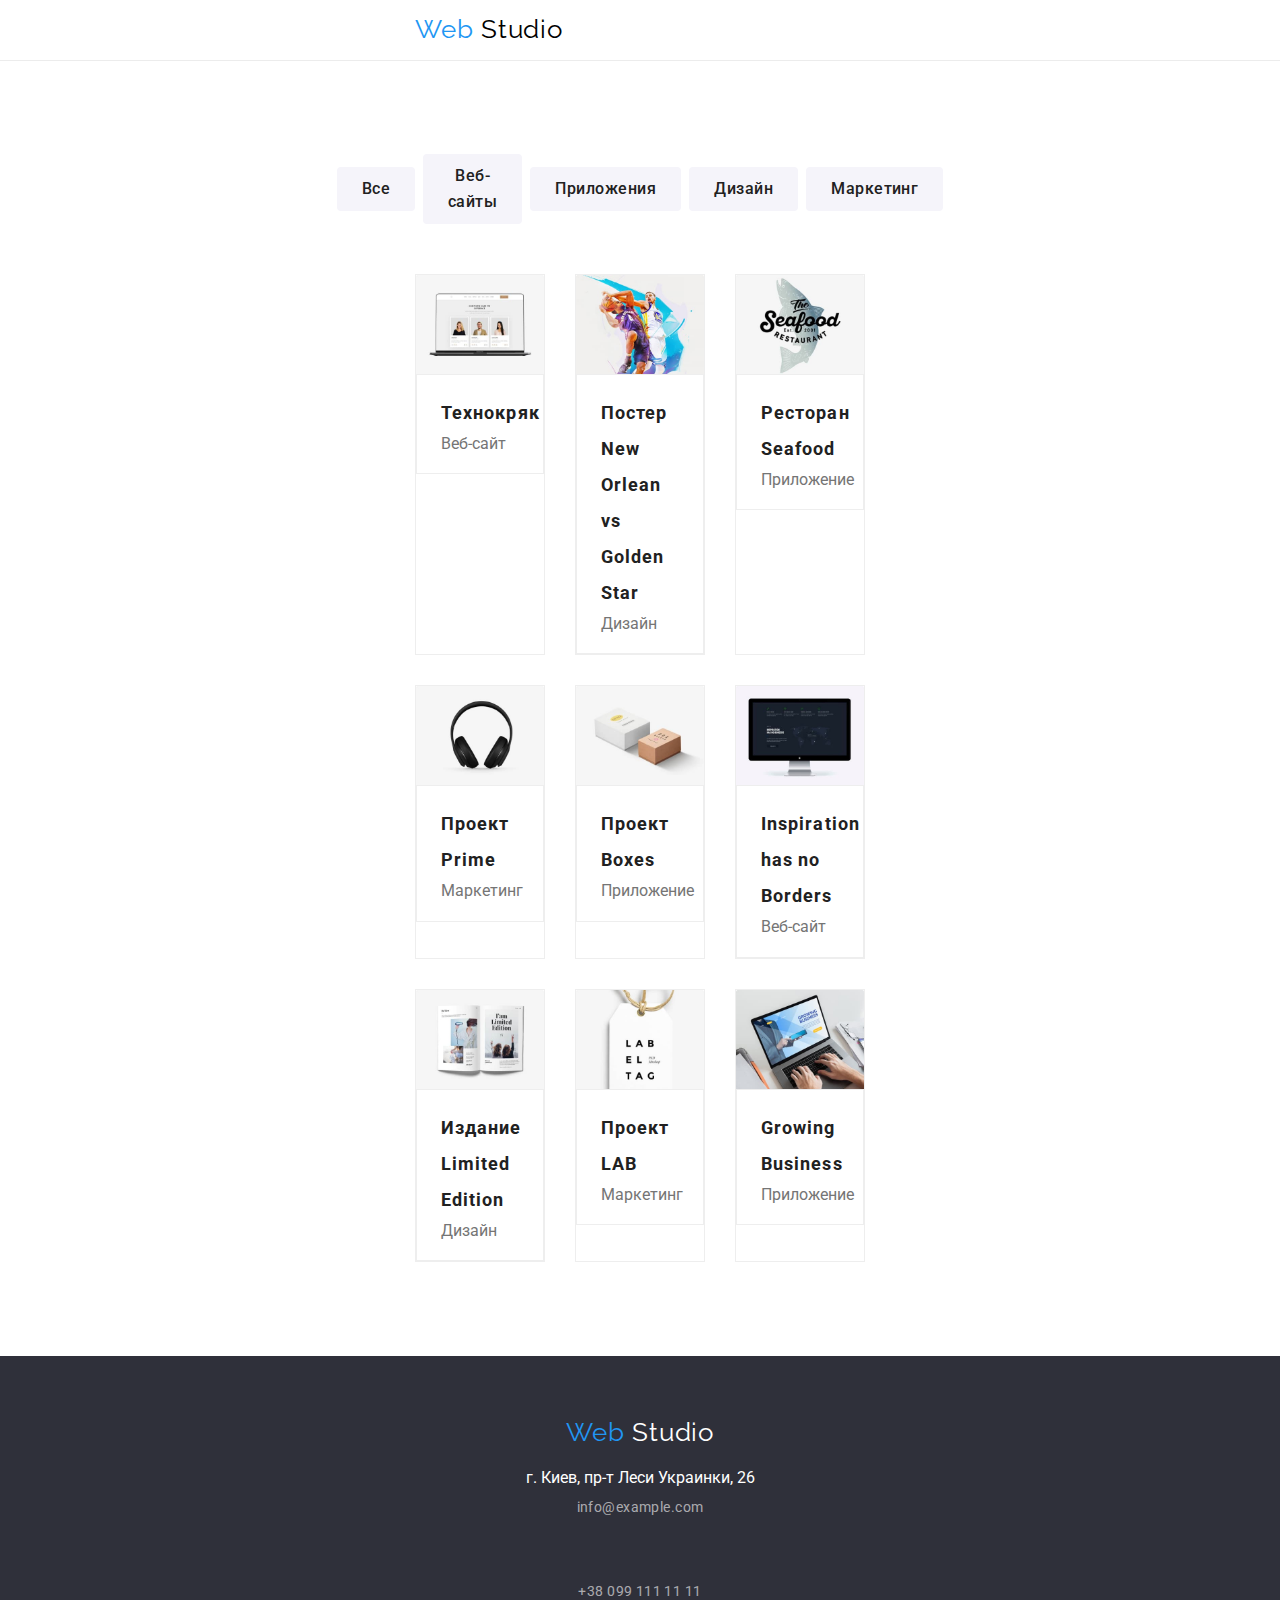
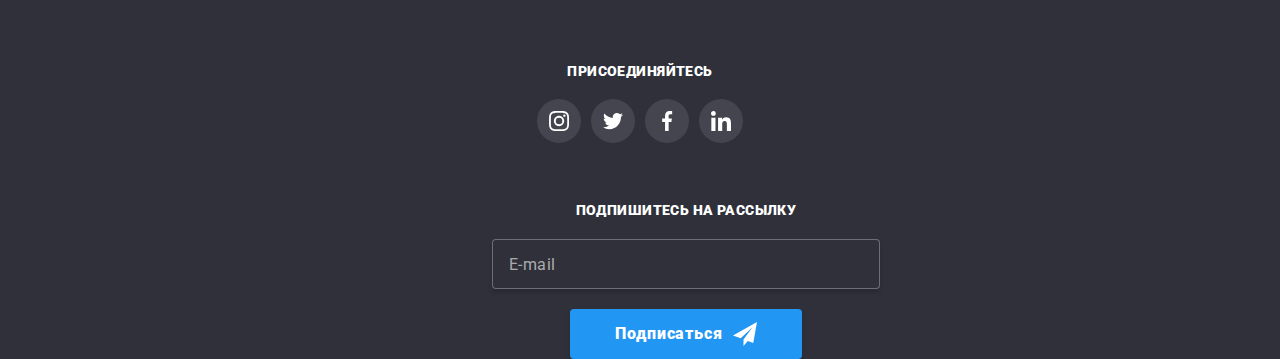
==== portfolio.html @ 1f7fe3ad "Добавляет медиа запромы для  mobile" ====
<!DOCTYPE html>
<html lang="ru">
  <head>
    <meta charset="UTF-8" />
    <meta name="viewport" content="width=device-width, initial-scale=1.0" />
    <title>Document</title>
    <link
      href="https://fonts.googleapis.com/css2?family=Raleway:wght@700&family=Roboto:wght@400;500;700;900&display=swap"
      rel="stylesheet"
    />
    <link
      rel="stylesheet"
      href="https://cdnjs.cloudflare.com/ajax/libs/modern-normalize/0.6.0/modern-normalize.min.css"
    />
    <link rel="stylesheet" href="./css/main.min.css" />
  </head>

  <body>
    <!-- Шапка сайта -->
    <header class="header-portfolio">
      <div class="container">
        <nav class="main-nav">
          <a href="./index.html" class="logo">
            <p class="logo-nav">Web <span class="logo-text">Studio</span></p>
          </a>

          <ul class="site-nav list">
            <li class="items">
              <a href="./index.html" class="link">Студия</a>
            </li>
            <li class="items">
              <a href="./portfolio.html" class="link current border-two"
                >Портфолио</a
              >
            </li>
            <li class="items"><a href="" class="link">Контакты</a></li>
          </ul>

          <div class="contact">
            <a href="mailto:info@devstudio.com" class="link">
              <svg class="contact-mail" width="16px" height="11.2px">
                <use href="./image/sprite.svg#icon-envelope"></use>
              </svg>
              info@devstudio.com
            </a>
            <a href="tel:+380961111111" class="link">
              <svg class="contact-phone" width="10px" height="14.94px">
                <use href="./image/sprite.svg#icon-phone"></use>
              </svg>
              +38 096 111 11 11</a
            >
          </div>
        </nav>
      </div>
    </header>

    <main>
      <section class="menu">
        <div class="container">
          <h1 class="portfolio visually-hidden">Портфолио</h1>
          <ul class="portfolio-btn">
            <li class="menu-btn">
              <button type="button" class="button-portfolio">Все</button>
            </li>
            <li class="menu-btn">
              <button type="button" class="button-portfolio">Веб-сайты</button>
            </li>
            <li class="menu-btn">
              <button type="button" class="button-portfolio">Приложения</button>
            </li>
            <li class="menu-btn">
              <button type="button" class="button-portfolio">Дизайн</button>
            </li>
            <li class="menu-btn">
              <button type="button" class="button-portfolio">Маркетинг</button>
            </li>
          </ul>
        </div>
      </section>

      <section class="portfolio-page">
        <div class="container">
          <ul class="gallery">
            <li class="add">
              <a class="img-link" href="">
                <div class="img-portfolio">
                  <img src="./image/portfolio1.jpg" alt="Люди" width="370" />
                  <div class="img-overlay">
                    <p class="title-texts">
                      Технокряк это современная площадка распространения
                      коронавируса. Компании используют эту платформу для
                      цифрового шпионажа и атак на защищённые сервера
                      конкурентов.
                    </p>
                  </div>
                </div>

                <div class="add-text">
                  <h2 class="title">Технокряк</h2>
                  <p class="title-text">Веб-сайт</p>
                </div>
              </a>
            </li>

            <li class="add">
              <a class="img-link" href="">
                <div class="img-portfolio">
                  <img
                    src="./image/portfolio2.jpg"
                    alt="Баскетбол"
                    width="370"
                  />
                  <div class="img-overlay">
                    <p class="title-texts">
                      Технокряк это современная площадка распространения
                      коронавируса. Компании используют эту платформу для
                      цифрового шпионажа и атак на защищённые сервера
                      конкурентов.
                    </p>
                  </div>
                </div>

                <div class="add-text">
                  <h2 class="title">Постер New Orlean vs Golden Star</h2>
                  <p class="title-text">Дизайн</p>
                </div>
              </a>
            </li>
            <li class="add">
              <a class="img-link" href="">
                <div class="img-portfolio">
                  <img src="./image/portfolio3.jpg" alt="Рыба" width="370" />
                  <div class="img-overlay">
                    <p class="title-texts">
                      Технокряк это современная площадка распространения
                      коронавируса. Компании используют эту платформу для
                      цифрового шпионажа и атак на защищённые сервера
                      конкурентов.
                    </p>
                  </div>
                </div>

                <div class="add-text">
                  <h2 class="title">Ресторан Seafood</h2>
                  <p class="title-text">Приложение</p>
                </div>
              </a>
            </li>
            <li class="add">
              <a class="img-link" href="">
                <div class="img-portfolio">
                  <img src="./image/prime.jpg" alt="Наушники" width="370" />
                  <div class="img-overlay">
                    <p class="title-texts">
                      Технокряк это современная площадка распространения
                      коронавируса. Компании используют эту платформу для
                      цифрового шпионажа и атак на защищённые сервера
                      конкурентов.
                    </p>
                  </div>
                </div>

                <div class="add-text">
                  <h2 class="title">Проект Prime</h2>
                  <p class="title-text">Маркетинг</p>
                </div>
              </a>
            </li>
            <li class="add">
              <a class="img-link" href="">
                <div class="img-portfolio">
                  <img src="./image/boxes.jpg" alt="Коробки" width="370" />
                  <div class="img-overlay">
                    <p class="title-texts">
                      Технокряк это современная площадка распространения
                      коронавируса. Компании используют эту платформу для
                      цифрового шпионажа и атак на защищённые сервера
                      конкурентов.
                    </p>
                  </div>
                </div>

                <div class="add-text">
                  <h2 class="title">Проект Boxes</h2>
                  <p class="title-text">Приложение</p>
                </div>
              </a>
            </li>
            <li class="add">
              <a class="img-link" href="">
                <div class="img-portfolio">
                  <img src="./image/Borders.jpg" alt="Монитор" width="370" />
                  <div class="img-overlay">
                    <p class="title-texts">
                      Технокряк это современная площадка распространения
                      коронавируса. Компании используют эту платформу для
                      цифрового шпионажа и атак на защищённые сервера
                      конкурентов.
                    </p>
                  </div>
                </div>

                <div class="add-text">
                  <h2 class="title">Inspiration has no Borders</h2>
                  <p class="title-text">Веб-сайт</p>
                </div>
              </a>
            </li>
            <li class="add">
              <a class="img-link" href="">
                <div class="img-portfolio">
                  <img src="./image/portfolio4.jpg" alt="Журнал" width="370" />
                  <div class="img-overlay">
                    <p class="title-texts">
                      Технокряк это современная площадка распространения
                      коронавируса. Компании используют эту платформу для
                      цифрового шпионажа и атак на защищённые сервера
                      конкурентов.
                    </p>
                  </div>
                </div>

                <div class="add-text">
                  <h2 class="title">Издание Limited Edition</h2>
                  <p class="title-text">Дизайн</p>
                </div>
              </a>
            </li>
            <li class="add">
              <a class="img-link" href="">
                <div class="img-portfolio">
                  <img src="./image/lab.jpg" alt="Карточка" width="370" />
                  <div class="img-overlay">
                    <p class="title-texts">
                      Технокряк это современная площадка распространения
                      коронавируса. Компании используют эту платформу для
                      цифрового шпионажа и атак на защищённые сервера
                      конкурентов.
                    </p>
                  </div>
                </div>

                <div class="add-text">
                  <h2 class="title">Проект LAB</h2>
                  <p class="title-text">Маркетинг</p>
                </div>
              </a>
            </li>
            <li class="add">
              <a class="img-link" href="">
                <div class="img-portfolio">
                  <img src="./image/business.jpg" alt="Ноутбук" width="370" />
                  <div class="img-overlay">
                    <p class="title-texts">
                      Технокряк это современная площадка распространения
                      коронавируса. Компании используют эту платформу для
                      цифрового шпионажа и атак на защищённые сервера
                      конкурентов.
                    </p>
                  </div>
                </div>

                <div class="add-text">
                  <h2 class="title">Growing Business</h2>
                  <p class="title-text">Приложение</p>
                </div>
              </a>
            </li>
          </ul>
        </div>
      </section>
    </main>

    <!-- Футер -->
    <footer class="footer">
      <div class="container page-footer">
        <div class="footer-address">
          <a href="./index.html" class="logo">
            <p class="logo-nav two">
              Web <span class="logo-text-footer">Studio</span>
            </p>
          </a>
          <address class="address-primary">
            г. Киев, пр-т Леси Украинки, 26
          </address>
          <address class="address-secondary mail">
            info@example.com 
          </address>
          <address class="address-secondary">
            +38 099 111 11 11
          </address>
        </div>

        <div class="footer-link">
          <p class="footer-end">
            <b class="end">ПРИСОЕДИНЯЙТЕСЬ</b>
          </p>
          <ul class="inline">
            <li>
              <a class="inline-link" href="" aria-label="cсылка на Instagram">
                <svg class="inline-icon">
                  <use href="./image/sprite.svg#icon-instagram"></use>
                </svg>
              </a>
            </li>
            <li>
              <a class="inline-link" href="" aria-label="ссылка на Twitter">
                <svg class="inline-icon">
                  <use href="./image/sprite.svg#icon-twitter"></use>
                </svg>
              </a>
            </li>
            <li>
              <a class="inline-link" href="" aria-label="ссылка на Facebook">
                <svg class="inline-icon">
                  <use href="./image/sprite.svg#icon-facebook"></use>
                </svg>
              </a>
            </li>
            <li>
              <a class="inline-link" href="" aria-label="ссылка на LinkedIn">
                <svg class="inline-icon">
                  <use href="./image/sprite.svg#icon-linkedin"></use>
                </svg>
              </a>
            </li>
          </ul>
        </div>

        <form class="form-footer js-speaker-form">
          <div class="footer-text">
            <b class="end footer-end">ПОДПИШИТЕСЬ НА РАССЫЛКУ </b>
          </div>
          <div class="form-email">
            <input type="email" name="mail" id="mail" placeholder="E-mail" />
            <button type="submit" class="button two">Подписаться</button>
          </div>
        </form>
      </div>

      </div>
    </footer>
  </body>
</html>
---- css/main.min.css ----
.visually-hidden{position:absolute;width:1px;height:1px;margin:-1px;border:0;padding:0;clip:rect(0 0 0 0);overflow:hidden}html{-webkit-box-sizing:border-box;box-sizing:border-box}*,*::before,*::after{-webkit-box-sizing:inherit;box-sizing:inherit}body{background-color:#fff;color:#757575;text-decoration:none;font-family:Roboto,sans-serif}img{display:block;max-width:100%;height:auto}ul{padding:0;margin:0}li{list-style:none;margin:0;padding:0}.container{margin-left:auto;margin-right:auto;padding-left:15px;padding-right:15px}@media screen and (min-width: 480px){.container{width:480px}}.list{list-style:none;margin:0;padding:0}.logo{color:#2196f3;font-family:Raleway;font-size:26px;line-height:1.2px;letter-spacing:0.03em}.logo-nav{display:inline-block;padding-top:24px;padding-bottom:24px;margin:0;margin-right:85px}.logo-text{color:#000}@media screen and (min-width: 480px){.logo-nav{padding:16px 0;margin:0}.main-nav{height:60px}}.link{text-decoration:none;font-weight:500;font-size:14px;line-height:1.14;letter-spacing:0.02em}.site-nav{display:-webkit-box;display:-ms-flexbox;display:flex;margin-left:80px;margin-top:0}.site-nav .items:not(:last-child){margin-right:50px}.site-nav .link{display:block;padding-top:32px;padding-bottom:32px;color:#212121}.site-nav .link:hover,.site-nav .site-nav .link:focus{color:#2196f3;-webkit-transition:250ms cubic-bezier(0.4, 0, 0.2, 1);transition:250ms cubic-bezier(0.4, 0, 0.2, 1)}.site-nav .link.current{color:#2196f3}.main-nav{display:-webkit-box;display:-ms-flexbox;display:flex;-webkit-box-align:center;-ms-flex-align:center;align-items:center}.border{position:relative;cursor:pointer}.border::after{position:absolute;content:"";display:block;-webkit-box-align:center;-ms-flex-align:center;align-items:center;margin-right:0;width:47px;bottom:0;border-bottom:4px solid #2196f3;border-radius:2px}.border-two{position:relative;cursor:pointer}.border-two::after{position:absolute;content:"";display:block;width:77px;bottom:0;border-bottom:4px solid #2196f3;border-radius:2px}ul .site-nav,.contact{font-weight:500;font-size:14px;line-height:1.14;letter-spacing:0.02em}@media screen and (min-width: 480px){.site-nav{display:none}}.contact .link,.social .link{color:#757575}.contact{margin-left:auto;display:-webkit-inline-box;display:-ms-inline-flexbox;display:inline-flex}.contact .link+.link{margin-left:30px}.contact .link{display:-webkit-inline-box;display:-ms-inline-flexbox;display:inline-flex;-webkit-box-align:center;-ms-flex-align:center;align-items:center;padding-top:32px;padding-bottom:32px}.contact .link:hover,.contact .link:focus{color:#2196f3;-webkit-transition:250ms cubic-bezier(0.4, 0, 0.2, 1);transition:250ms cubic-bezier(0.4, 0, 0.2, 1)}.contact-mail,.contact-phone{margin-right:10px;fill:currentcolor}.contact-mail:hover,.contact-phone:hover{fill:#2196f3;-webkit-transition:250ms cubic-bezier(0.4, 0, 0.2, 1);transition:250ms cubic-bezier(0.4, 0, 0.2, 1)}@media screen and (min-width: 480px){.contact{display:none}}.hero{text-align:center}.hero-title{font-weight:900;letter-spacing:0.06em;text-transform:uppercase;color:#fff}@media screen and (min-width: 480px){.hero{padding:118px 0;width:480px;height:400px;margin-left:auto;margin-right:auto;background-image:-webkit-gradient(linear, left top, left bottom, from(rgba(47,48,58,0.8)), to(rgba(47,48,58,0.8))),url(../image/hero480.jpg);background-image:linear-gradient(rgba(47,48,58,0.8), rgba(47,48,58,0.8)),url(../image/hero480.jpg);background-size:480px 400px}}@media screen and (min-width: 480px) and (min-device-pixel-ratio: 2), screen and (min-width: 480px) and (-webkit-min-device-pixel-ratio: 2), screen and (min-width: 480px) and (min-resolution: 192dpi), screen and (min-width: 480px) and (min-resolution: 2dppx){.hero{background-image:-webkit-gradient(linear, left top, left bottom, from(rgba(47,48,58,0.8)), to(rgba(47,48,58,0.8))),url(../image/hero480@2x.jpg);background-image:linear-gradient(rgba(47,48,58,0.8), rgba(47,48,58,0.8)),url(../image/hero480@2x.jpg)}}@media screen and (min-width: 480px){.hero-title{margin-top:0;margin-bottom:30px;font-size:26px;line-height:1.62}.backdrop{position:fixed;top:0;left:0;width:100%;height:100%;background-color:rgba(0,0,0,0.2);opacity:1;-webkit-transition:opacity 250ms cubic-bezier(0.4, 0, 0.2, 1);transition:opacity 250ms cubic-bezier(0.4, 0, 0.2, 1)}.backdrop.is-hidden{opacity:0;pointer-events:none}.backdrop.is-hidden .modal{-webkit-transform:translate(-50%, -50%) scale(0.85);transform:translate(-50%, -50%) scale(0.85)}}.button{display:inline-block;border-radius:4px;padding:10px 32px;min-width:200px;height:50px;text-align:center;border-style:none;-webkit-box-shadow:0px 4px 4px rgba(0,0,0,0.15);box-shadow:0px 4px 4px rgba(0,0,0,0.15);background-color:#2196f3;color:#fff;font-family:inherit;text-decoration:none;font-weight:700;font-size:16px;line-height:1.87;letter-spacing:0.06em;cursor:pointer}.button.two{display:-webkit-inline-box;display:-ms-inline-flexbox;display:inline-flex;-webkit-box-align:center;-ms-flex-align:center;align-items:center;font-weight:900;padding:10px 45px;margin-left:12px;border-style:none}.button.two::after{content:"";width:24px;height:24px;margin-left:10px;background-image:url(../image/iconsend.svg)}@media screen and (min-width: 480px){.section{padding:60px 0}.section-fon{padding:60px 0}.section-title,.section-subtitle,.section-people{color:#212121}.section-title.two{margin-top:0;margin-bottom:30px}.section-text.last{margin:0}.section-subtitle,.section-lead .end{font-weight:700;font-size:14px;line-height:1.14;letter-spacing:0.03em;text-transform:uppercase}}.promo{margin:0}.center-fon{display:-webkit-box;display:-ms-flexbox;display:flex;-webkit-box-align:center;-ms-flex-align:center;align-items:center;-webkit-box-pack:center;-ms-flex-pack:center;justify-content:center;align-items:center;justify-content:center;margin:0;margin-bottom:30px;background-color:#f5f4fa;border-radius:4px}@media screen and (min-width: 480px){.center-fon{max-width:450px;height:120px}.section-subtitle{margin-top:0;margin-bottom:10px;text-align:center}.section-text{margin-top:0;margin-bottom:30px;font-weight:400;font-size:14px;line-height:1.71;letter-spacing:0.03em}.section-text.last{margin-bottom:0}}@media screen and (min-width: 480px){.section-title.work,.section.work,.work{display:none}}@media screen and (min-width: 480px){.team{margin:0}.member{width:450px;height:482px;margin-bottom:30px;background-color:#fff;-webkit-box-shadow:0px 2px 1px rgba(0,0,0,0.2),0px 1px 1px rgba(0,0,0,0.14),0px 1px 3px rgba(0,0,0,0.12);box-shadow:0px 2px 1px rgba(0,0,0,0.2),0px 1px 1px rgba(0,0,0,0.14),0px 1px 3px rgba(0,0,0,0.12);border-bottom-left-radius:4px;border-bottom-right-radius:4px}.member-text{text-align:center}.member:last-child{margin-bottom:0}.section-people{margin-top:0;margin-bottom:10px;text-align:center;font-weight:500;font-size:16px;line-height:1.18;letter-spacing:0.03em}.section-fon p{margin-top:0;margin-bottom:16px}.section-fon{background-color:#f5f4fa}.img{margin-top:0px;margin-bottom:30px}.member-text{text-align:center;margin-bottom:16px}.soсial{display:-webkit-box;display:-ms-flexbox;display:flex;-webkit-box-align:center;-ms-flex-align:center;align-items:center;-webkit-box-pack:center;-ms-flex-pack:center;justify-content:center;padding:0}.social-link{display:-webkit-inline-box;display:-ms-inline-flexbox;display:inline-flex;-webkit-box-align:center;-ms-flex-align:center;align-items:center;-webkit-box-pack:center;-ms-flex-pack:center;justify-content:center;width:44px;height:44px;border-radius:50%;fill:#afb1b8}.social-icon{width:20px;height:20px}.social-link:hover,.social-link:focus{background-color:#2196f3;fill:#fff;-webkit-transition:250ms cubic-bezier(0.4, 0, 0.2, 1);transition:250ms cubic-bezier(0.4, 0, 0.2, 1)}}.section-title.three{margin-top:0;margin-bottom:50px;text-align:center}@media screen and (min-width: 480px){.section-title.three{margin-bottom:30px}}.logos{display:-webkit-box;display:-ms-flexbox;display:flex;-ms-flex-wrap:wrap;flex-wrap:wrap}@media screen and (max-width: 767px){.logos{margin:-15px}}.pic{display:-webkit-box;display:-ms-flexbox;display:flex;-webkit-box-align:center;-ms-flex-align:center;align-items:center;-webkit-box-pack:center;-ms-flex-pack:center;justify-content:center;height:90px;border-radius:4px;border:1px solid #afb1b8;fill:#afb1b8}@media screen and (max-width: 767px){.pic{width:calc((100% - 4 * 15px) / 2);margin:15px}}.pic:hover{fill:#2196f3;border:1px solid #2196f3;-webkit-transition:250ms cubic-bezier(0.4, 0, 0.2, 1);transition:250ms cubic-bezier(0.4, 0, 0.2, 1)}.modal{position:absolute;top:50%;left:50%;-webkit-transform:translate(-50%, -50%) scale(1);transform:translate(-50%, -50%) scale(1);-webkit-transition:-webkit-transform 250ms cubic-bezier(0.4, 0, 0.2, 1);transition:-webkit-transform 250ms cubic-bezier(0.4, 0, 0.2, 1);transition:transform 250ms cubic-bezier(0.4, 0, 0.2, 1);transition:transform 250ms cubic-bezier(0.4, 0, 0.2, 1), -webkit-transform 250ms cubic-bezier(0.4, 0, 0.2, 1);margin-top:21px;min-width:528px;min-height:581px;background-color:#fff;-webkit-box-shadow:0px 2px 1px rgba(0,0,0,0.2),0px 1px 1px rgba(0,0,0,0.14),0px 1px 3px rgba(0,0,0,0.12);box-shadow:0px 2px 1px rgba(0,0,0,0.2),0px 1px 1px rgba(0,0,0,0.14),0px 1px 3px rgba(0,0,0,0.12);border-radius:4px}.btn-modal{position:absolute;content:"";top:0;right:0;-webkit-transform:translate(-30%, 30%);transform:translate(-30%, 30%);width:30px;height:30px;padding:0;border-radius:50%;background:#fff;-webkit-box-shadow:0px 2px 1px rgba(0,0,0,0.2),0px 1px 1px rgba(0,0,0,0.14),0px 1px 3px rgba(0,0,0,0.12);box-shadow:0px 2px 1px rgba(0,0,0,0.2),0px 1px 1px rgba(0,0,0,0.14),0px 1px 3px rgba(0,0,0,0.12);border-style:none;cursor:pointer}.icon-close{width:11px;height:11px;fill:#000000}.form{padding:40px}.form-title{margin-top:0;margin-bottom:30px;font-weight:700;font-size:20px;line-height:1.15;text-align:center;letter-spacing:0.03em;color:#212121}.form-field{position:relative;display:-webkit-box;display:-ms-flexbox;display:flex;margin-bottom:28px}.form-label{position:absolute;top:50%;-webkit-transform:translateY(-50%);transform:translateY(-50%);-webkit-transition:-webkit-transform 250ms cubic-bezier(0.4, 0, 0.2, 1);transition:-webkit-transform 250ms cubic-bezier(0.4, 0, 0.2, 1);transition:transform 250ms cubic-bezier(0.4, 0, 0.2, 1);transition:transform 250ms cubic-bezier(0.4, 0, 0.2, 1), -webkit-transform 250ms cubic-bezier(0.4, 0, 0.2, 1);padding-left:42px}.form-label.comment{top:15%;left:-5%}.form-field:focus-within>.form-label{-webkit-transform:translate(-30px, -40px);transform:translate(-30px, -40px);color:#2196f3}.form-field:focus-within>.form-label.comment{-webkit-transform:translate(-8px, -40px);transform:translate(-8px, -40px);color:#2196f3}.form-icon{position:absolute;margin-left:18px;top:50%;-webkit-transform:translateY(-50%);transform:translateY(-50%)}.form-field:focus-within>.form-icon{fill:#2196f3}.form-input{display:inline-block;width:100%;height:40px;padding-left:42px;font:inherit;border:1px solid rgba(33,33,33,0.2);border-radius:4px}.form-field:focus>.form-input{border:1px solid #2196f3}.form-input:not(:placeholder-shown)+.form-label{-webkit-transform:translate(-30px, -40px);transform:translate(-30px, -40px)}.form-textarea{width:100%;height:120px;border:1px solid rgba(33,33,33,0.2);border-radius:4px;resize:none;padding-top:12px}.policy{display:-webkit-box;display:-ms-flexbox;display:flex;-webkit-box-align:center;-ms-flex-align:center;align-items:center;-webkit-box-pack:center;-ms-flex-pack:center;justify-content:center;margin-bottom:30px;width:100%}.check-text{color:#2196f3}.icon-check{display:-webkit-inline-box;display:-ms-inline-flexbox;display:inline-flex;-webkit-box-align:center;-ms-flex-align:center;align-items:center;-webkit-box-pack:center;-ms-flex-pack:center;justify-content:center;margin-right:8px;width:15px;height:15px;border:2px solid #212121;border-radius:4px;-webkit-box-shadow:0px 2px 1px rgba(0,0,0,0.2),0px 1px 1px rgba(0,0,0,0.14),0px 1px 3px rgba(0,0,0,0.12);box-shadow:0px 2px 1px rgba(0,0,0,0.2),0px 1px 1px rgba(0,0,0,0.14),0px 1px 3px rgba(0,0,0,0.12)}.form-checkbox:checked:focus+.icon-check{background-color:#2196f3;border-color:#2196f3;-webkit-box-shadow:none;box-shadow:none;border-radius:2px;background-image:url(../image/icon-check.svg);background-size:contain;background-origin:border-box}.form-button{text-align:center}.menu{padding-top:93px;padding-bottom:50px}.portfolio-btn{display:-webkit-box;display:-ms-flexbox;display:flex;-webkit-box-align:center;-ms-flex-align:center;align-items:center;-webkit-box-pack:center;-ms-flex-pack:center;justify-content:center}.portfolio-btn .menu-btn:not(:last-child){margin-right:8px}.button-portfolio{border-radius:4px;border:solid transparent;padding:6px 22px;color:#212121;background:#f5f4fa;font-weight:500;font-size:16px;line-height:1.62;text-align:center;letter-spacing:0.03em}.button-portfolio:hover,.button-portfolio:focus{color:#fff;background-color:#2196f3;-webkit-transition:250ms cubic-bezier(0.4, 0, 0.2, 1);transition:250ms cubic-bezier(0.4, 0, 0.2, 1)}.header-portfolio{border-bottom:1px solid #ececec}.portfolio-page{padding-bottom:94px}.gallery{display:-webkit-box;display:-ms-flexbox;display:flex;-ms-flex-wrap:wrap;flex-wrap:wrap}.img-link{display:block;text-decoration:none}.add{display:block;margin-right:30px;margin-bottom:30px;width:calc((100% - 60px) / 3);border:1px solid #eeeeee}.add:hover .img-overlay,.add:focus .img-overlay{opacity:1;-webkit-transform:translateY(0);transform:translateY(0)}.add:hover .title-texts,.add:focus .title-texts{opacity:1}.add:hover,.add:focus{-webkit-box-shadow:1px 4px 6px rgba(0,0,0,0.16),0px 4px 4px rgba(0,0,0,0.06),0px 1px 1px rgba(0,0,0,0.12);box-shadow:1px 4px 6px rgba(0,0,0,0.16),0px 4px 4px rgba(0,0,0,0.06),0px 1px 1px rgba(0,0,0,0.12)}.add:nth-child(3n){margin-right:0}.add:nth-last-child(-n+3){margin-bottom:0}.add-text{border:1px solid #eeeeee;padding:20px 24px}.add .title{margin-top:0;margin-bottom:4px;color:#212121;font-weight:700;font-size:18px;line-height:2;letter-spacing:0.06em}.img-portfolio{position:relative;overflow:hidden}.img-overlay{display:inline-block;position:absolute;left:0;bottom:0;width:100%;height:100%;background-color:rgba(33,150,243,0.9);-webkit-transform:translateY(100%);transform:translateY(100%);opacity:0;-webkit-transition:opacity 250ms cubic-bezier(0.4, 0, 0.2, 1),-webkit-transform 250ms cubic-bezier(0.4, 0, 0.2, 1);transition:opacity 250ms cubic-bezier(0.4, 0, 0.2, 1),-webkit-transform 250ms cubic-bezier(0.4, 0, 0.2, 1);transition:transform 250ms cubic-bezier(0.4, 0, 0.2, 1),opacity 250ms cubic-bezier(0.4, 0, 0.2, 1);transition:transform 250ms cubic-bezier(0.4, 0, 0.2, 1),opacity 250ms cubic-bezier(0.4, 0, 0.2, 1),-webkit-transform 250ms cubic-bezier(0.4, 0, 0.2, 1)}.title-text{margin:0;color:#757575}.title-texts{display:block;position:absolute;margin:0;width:370px;padding-left:24px;padding-right:24px;top:50%;left:50%;-webkit-transform:translate(-50%, -50%);transform:translate(-50%, -50%);opacity:0;-webkit-transition:250ms cubic-bezier(0.4, 0, 0.2, 1) 250ms;transition:250ms cubic-bezier(0.4, 0, 0.2, 1) 250ms;font-weight:400;font-size:18px;line-height:1.56;letter-spacing:0.03em;color:#fff}.footer{background-color:#2f303a;color:#fff}.footer-link{display:inline-block;margin-left:65px}@media screen and (min-width: 480px){.footer-link{margin-left:0;margin-bottom:60px}}.footer-end,.footer-text{margin-top:0;margin-bottom:20px;font-weight:900;font-size:14px;line-height:1.14;text-align:center;letter-spacing:0.03em;text-transform:uppercase}.page-footer{text-align:center;height:603px;padding-top:60px;padding-bottom:60px;padding-left:0;padding-right:0}.logo-text-footer{color:#fff}.logo-nav.two{margin-right:0}@media screen and (min-width: 480px){.logo-nav.two{margin-bottom:20px}}.address-primary{font-style:normal;margin-bottom:9px}@media screen and (min-width: 480px){.address-primary{margin-bottom:8px}}.address-secondary{color:rgba(255,255,255,0.6);font-style:normal;font-weight:400;font-size:14px;line-height:1.71;letter-spacing:0.03em}@media screen and (min-width: 480px){.address-secondary{margin-bottom:60px}}.address-secondary .mail{margin-top:0;margin-bottom:9px}@media screen and (min-width: 480px){.address-secondary .mail{margin-bottom:8px}}.address-secondary .tel{margin:0}.inline{display:-webkit-inline-box;display:-ms-inline-flexbox;display:inline-flex}.inline-link{display:-webkit-box;display:-ms-flexbox;display:flex;-webkit-box-align:center;-ms-flex-align:center;align-items:center;-webkit-box-pack:center;-ms-flex-pack:center;justify-content:center;width:44px;height:44px;background-color:rgba(255,255,255,0.1);border-radius:50%}.inline li:not(:last-child){margin-right:10px}.inline-link:hover,.inline-link:focus{background-color:#2196f3;-webkit-transition:250ms cubic-bezier(0.4, 0, 0.2, 1);transition:250ms cubic-bezier(0.4, 0, 0.2, 1)}.inline-icon{width:20px;height:20px;fill:#fff}@media screen and (min-width: 480px){.form-footer{margin-left:0}}@media screen and (min-width: 1200px){.form-footer{margin-left:92px}}.form-footer input{max-width:100%;height:50px;border:1px solid rgba(255,255,255,0.3);-webkit-box-shadow:0px 4px 4px rgba(0,0,0,0.15);box-shadow:0px 4px 4px rgba(0,0,0,0.15);border-radius:4px;background-color:#2f303a;padding:18px 12px}@media screen and (min-width: 480px){.form-footer input{width:450px;padding:15px 16px;margin-bottom:20px}}.form-email input::-webkit-input-placeholder{font-size:16px;line-height:1.87;letter-spacing:0.03em;color:rgba(255,255,255,0.6)}.form-email input:-ms-input-placeholder{font-size:16px;line-height:1.87;letter-spacing:0.03em;color:rgba(255,255,255,0.6)}.form-email input::-ms-input-placeholder{font-size:16px;line-height:1.87;letter-spacing:0.03em;color:rgba(255,255,255,0.6)}.form-email input::placeholder{font-size:16px;line-height:1.87;letter-spacing:0.03em;color:rgba(255,255,255,0.6)}.button.two{margin:0}
/*# sourceMappingURL=main.min.css.map */
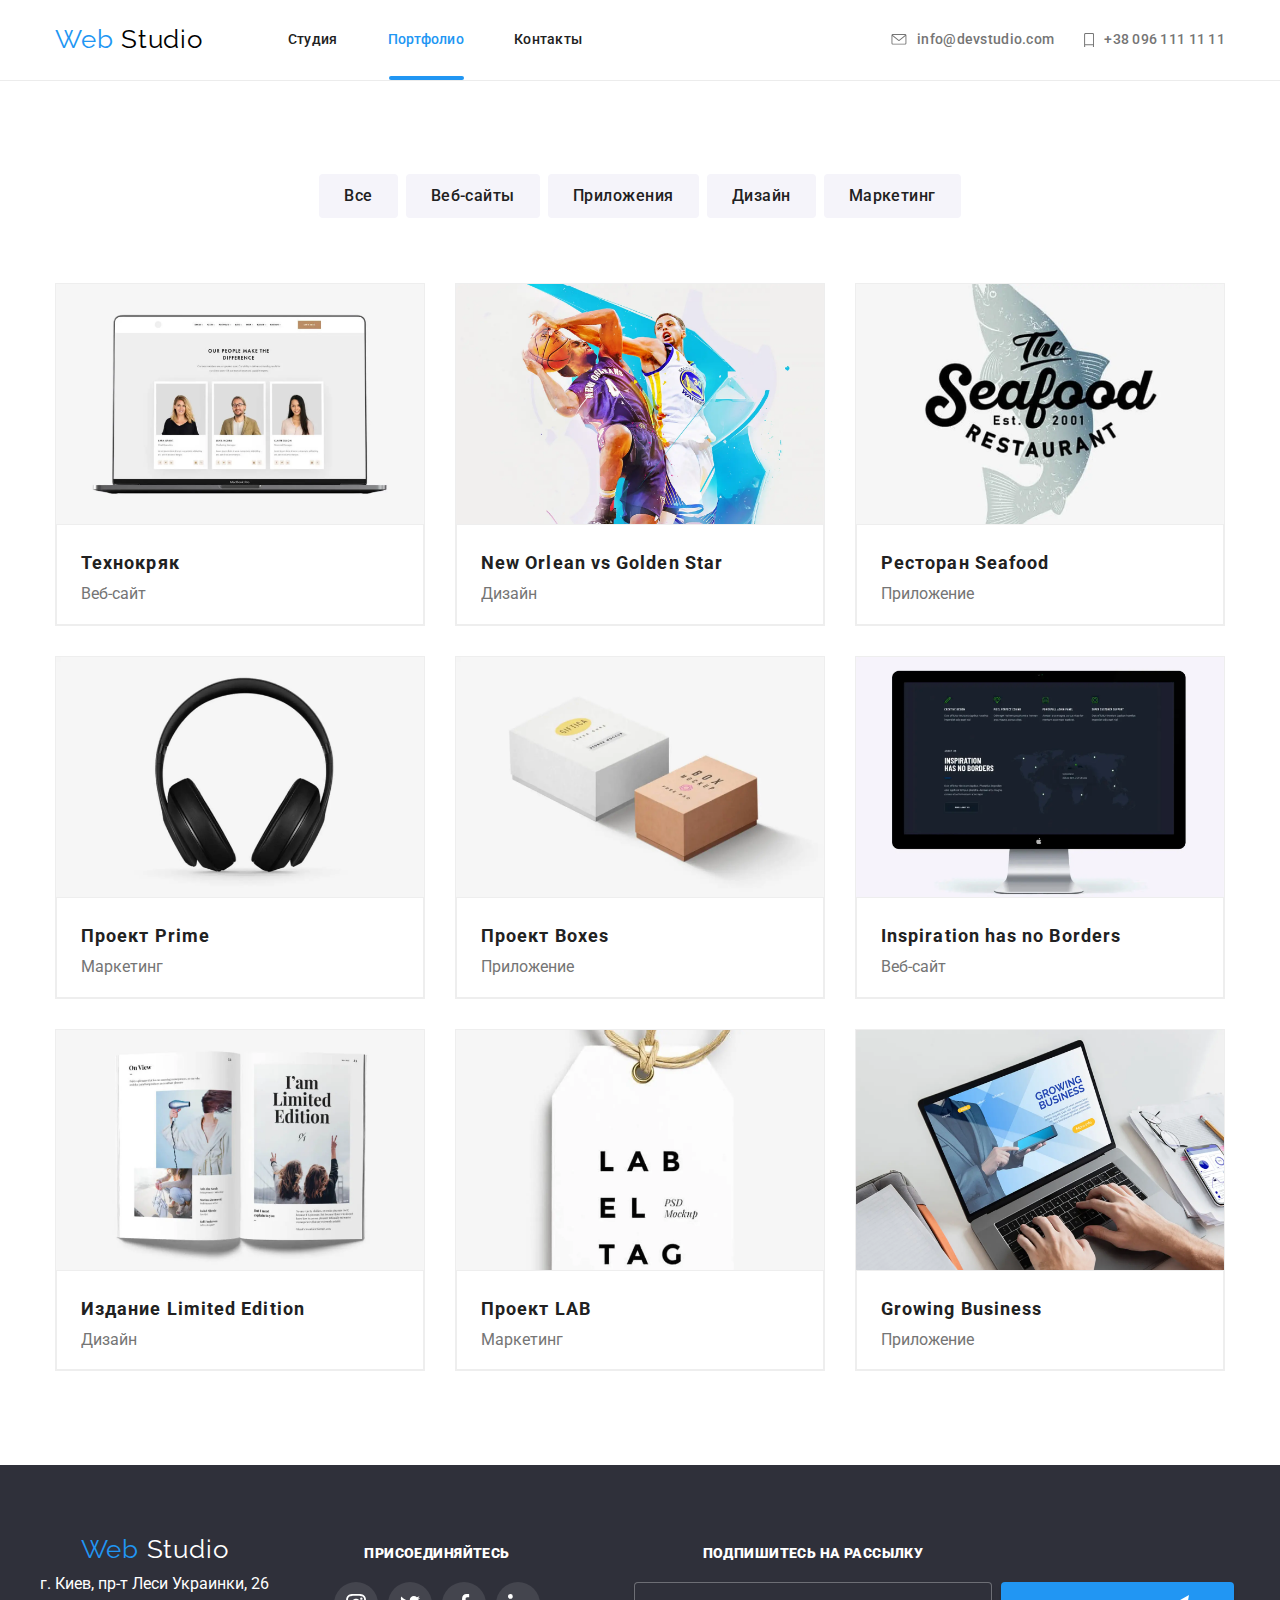
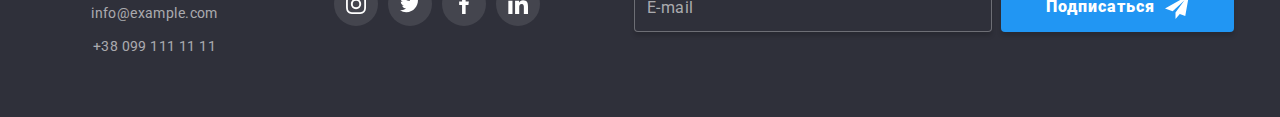
==== commit 6e30b938: "Добавляет адаптивную версию для мобильной, планшетной и десктопной версии" ====
--- a/portfolio.html
+++ b/portfolio.html
@@ -17,41 +17,49 @@
 
   <body>
     <!-- Шапка сайта -->
-    <header class="header-portfolio">
+    <header class="page-header header-portfolio">
       <div class="container">
         <nav class="main-nav">
           <a href="./index.html" class="logo">
             <p class="logo-nav">Web <span class="logo-text">Studio</span></p>
           </a>
 
-          <ul class="site-nav list">
-            <li class="items">
-              <a href="./index.html" class="link">Студия</a>
-            </li>
-            <li class="items">
-              <a href="./portfolio.html" class="link current border-two"
-                >Портфолио</a
-              >
-            </li>
-            <li class="items"><a href="" class="link">Контакты</a></li>
-          </ul>
-
-          <div class="contact">
-            <a href="mailto:info@devstudio.com" class="link">
-              <svg class="contact-mail" width="16px" height="11.2px">
-                <use href="./image/sprite.svg#icon-envelope"></use>
-              </svg>
-              info@devstudio.com
-            </a>
-            <a href="tel:+380961111111" class="link">
-              <svg class="contact-phone" width="10px" height="14.94px">
-                <use href="./image/sprite.svg#icon-phone"></use>
-              </svg>
-              +38 096 111 11 11</a
-            >
+          <button type="button" class="menu-button" aria-expanded="false" aria-controls="menu-container" data-menu-button>
+            <svg width="21" height="21" aria-label="Переключатель мобильного меню">
+              <use class="icon-cross" href="./image/sprite.svg#icon-cross"></use>
+              <use class="icon-menu" href="./image/sprite.svg#icon-menu"></use>
+            </svg>
+          </button>
+          
+          <div class="menu-container" id="menu-container" data-menu>
+            <ul class="site-nav list">
+              <li class="items">
+                <a href="./index.html" class="link">Студия</a>
+              </li>
+              <li class="items">
+                <a href="./portfolio.html" class="link current portfolio ">Портфолио</a>
+              </li>
+              <li class="items">
+                <a href="" class="link">Контакты</a>
+              </li>
+            </ul>
+          
+            <div class="contact">
+              <a href="mailto:info@devstudio.com" class="link">
+                <svg class="contact-mail" width="16" height="11.2">
+                  <use href="./image/sprite.svg#icon-envelope"></use>
+                </svg>
+                info@devstudio.com
+              </a>
+              <a href="tel:+380961111111" class="link">
+                <svg class="contact-phone" width="10" height="14.94">
+                  <use href="./image/sprite.svg#icon-phone"></use>
+                </svg>
+                +38 096 111 11 11</a>
+            </div>
           </div>
-        </nav>
-      </div>
+          </nav>
+        </div>
     </header>
 
     <main>
@@ -83,8 +91,22 @@
           <ul class="gallery">
             <li class="add">
               <a class="img-link" href="">
-                <div class="img-portfolio">
-                  <img src="./image/portfolio1.jpg" alt="Люди" width="370" />
+              
+                <div class="img-portfolio">
+                  <picture>
+                    <source 
+                    srcset="./image/mobile/portfolio1-450.webp 450w,
+                           ./image/mobile/portfolio1-450@2x.webp 900w,
+                           ./image/mobile/portfolio1-450@3x.webp 1350w "
+                    type="image/webp" />
+                    <img 
+                    srcset="./image/mobile/portfolio1-450.jpg 450w
+                            ./image/mobile/portfolio1-450@2x.jpg 900w
+                            ./image/mobile/portfolio1-450@3x.webp 1350w " 
+                    src="./image/mobile/portfolio1-450.jpg" alt="Сайт"
+                    sizes="(min-width: 1200px) 33vw, (min-width: 768) 50vw, 100vw " />
+                  </picture>
+                 
                   <div class="img-overlay">
                     <p class="title-texts">
                       Технокряк это современная площадка распространения
@@ -105,23 +127,29 @@
             <li class="add">
               <a class="img-link" href="">
                 <div class="img-portfolio">
-                  <img
-                    src="./image/portfolio2.jpg"
-                    alt="Баскетбол"
-                    width="370"
-                  />
-                  <div class="img-overlay">
-                    <p class="title-texts">
-                      Технокряк это современная площадка распространения
-                      коронавируса. Компании используют эту платформу для
-                      цифрового шпионажа и атак на защищённые сервера
-                      конкурентов.
-                    </p>
-                  </div>
-                </div>
-
-                <div class="add-text">
-                  <h2 class="title">Постер New Orlean vs Golden Star</h2>
+                  <picture>
+                    <source srcset="./image/mobile/portfolio2-450.webp 450w,
+                                    ./image/mobile/portfolio2-450@2x.webp 900w,
+                                    ./image/mobile/portfolio2-450@3x.webp 1350w " type="image/webp" />
+                    <img srcset="./image/mobile/portfolio2-450.jpg 450w
+                                 ./image/mobile/portfolio2-450@2x.jpg 900w
+                                 ./image/mobile/portfolio2-450@3x.webp 1350w " 
+                      src="./image/mobile/portfolio2-450.jpg"
+                      alt="Баскетбол" sizes="(min-width: 1200px) 33vw, (min-width: 768) 50vw, 100vw " />
+                  </picture>
+          
+                  <div class="img-overlay">
+                    <p class="title-texts">
+                      Технокряк это современная площадка распространения
+                      коронавируса. Компании используют эту платформу для
+                      цифрового шпионажа и атак на защищённые сервера
+                      конкурентов.
+                    </p>
+                  </div>
+                </div>
+
+                <div class="add-text">
+                  <h2 class="title"> New Orlean vs Golden Star</h2>
                   <p class="title-text">Дизайн</p>
                 </div>
               </a>
@@ -129,7 +157,17 @@
             <li class="add">
               <a class="img-link" href="">
                 <div class="img-portfolio">
-                  <img src="./image/portfolio3.jpg" alt="Рыба" width="370" />
+                  <picture>
+                    <source srcset="./image/mobile/portfolio3-450.webp 450w,
+                                    ./image/mobile/portfolio3-450@2x.webp 900w,
+                                    ./image/mobile/portfolio3-450@3x.webp 1350w " type="image/webp" />
+                      <img srcset="./image/mobile/portfolio3-450.jpg 450w
+                                   ./image/mobile/portfolio3-450@2x.jpg 900w
+                                   ./image/mobile/portfolio3-450@3x.webp 1350w " 
+                      src="./image/mobile/portfolio3-450.jpg"
+                      alt="Рыба" sizes="(min-width: 1200px) 33vw, (min-width: 768) 50vw, 100vw " />
+                  </picture>
+                  
                   <div class="img-overlay">
                     <p class="title-texts">
                       Технокряк это современная площадка распространения
@@ -149,7 +187,16 @@
             <li class="add">
               <a class="img-link" href="">
                 <div class="img-portfolio">
-                  <img src="./image/prime.jpg" alt="Наушники" width="370" />
+                  <picture>
+                    <source srcset="./image/mobile/portfolio4-450.webp 450w,
+                                    ./image/mobile/portfolio4-450@2x.webp 900w,
+                                    ./image/mobile/portfolio4-450@3x.webp 1350w " type="image/webp" />
+                       <img srcset="./image/mobile/portfolio4-450.jpg 450w
+                                    ./image/mobile/portfolio4-450@2x.jpg 900w
+                                    ./image/mobile/portfolio4-450@3x.webp 1350w "
+                       src="./image/mobile/portfolio4-450.jpg" alt="Наушники"
+                      sizes="(min-width: 1200px) 33vw, (min-width: 768) 50vw, 100vw " />
+                  </picture>
                   <div class="img-overlay">
                     <p class="title-texts">
                       Технокряк это современная площадка распространения
@@ -169,7 +216,16 @@
             <li class="add">
               <a class="img-link" href="">
                 <div class="img-portfolio">
-                  <img src="./image/boxes.jpg" alt="Коробки" width="370" />
+                  <picture>
+                    <source srcset="./image/mobile/portfolio5-450.webp 450w,
+                                    ./image/mobile/portfolio5-450@2x.webp 900w,
+                                    ./image/mobile/portfolio5-450@3x.webp 1350w " type="image/webp" />
+                       <img srcset="./image/mobile/portfolio5-450.jpg 450w
+                                    ./image/mobile/portfolio5-450@2x.jpg 900w
+                                    ./image/mobile/portfolio5-450@3x.webp 1350w "
+                      src="./image/mobile/portfolio5-450.jpg" alt="Коробки"
+                      sizes="(min-width: 1200px) 33vw, (min-width: 768) 50vw, 100vw " />
+                  </picture>
                   <div class="img-overlay">
                     <p class="title-texts">
                       Технокряк это современная площадка распространения
@@ -189,7 +245,16 @@
             <li class="add">
               <a class="img-link" href="">
                 <div class="img-portfolio">
-                  <img src="./image/Borders.jpg" alt="Монитор" width="370" />
+                  <picture>
+                    <source srcset="./image/mobile/portfolio6-450.webp 450w,
+                                    ./image/mobile/portfolio6-450@2x.webp 900w,
+                                    ./image/mobile/portfolio6-450@3x.webp 1350w " type="image/webp" />
+                       <img srcset="./image/mobile/portfolio6-450.jpg 450w
+                                    ./image/mobile/portfolio6-450@2x.jpg 900w
+                                    ./image/mobile/portfolio6-450@3x.webp 1350w "
+                      src="./image/mobile/portfolio6-450.jpg" alt="Монитор"
+                      sizes="(min-width: 1200px) 33vw, (min-width: 768) 50vw, 100vw " />
+                  </picture>
                   <div class="img-overlay">
                     <p class="title-texts">
                       Технокряк это современная площадка распространения
@@ -209,7 +274,16 @@
             <li class="add">
               <a class="img-link" href="">
                 <div class="img-portfolio">
-                  <img src="./image/portfolio4.jpg" alt="Журнал" width="370" />
+                  <picture>
+                    <source srcset="./image/mobile/portfolio7-450.webp 450w,
+                                    ./image/mobile/portfolio7-450@2x.webp 900w,
+                                    ./image/mobile/portfolio7-450@3x.webp 1350w " type="image/webp" />
+                      <img srcset=" ./image/mobile/portfolio7-450.jpg 450w
+                                    ./image/mobile/portfolio7-450@2x.jpg 900w
+                                    ./image/mobile/portfolio7-450@3x.webp 1350w "
+                      src="./image/mobile/portfolio7-450.jpg" alt="Журнал"
+                      sizes="(min-width: 1200px) 33vw, (min-width: 768) 50vw, 100vw " />
+                  </picture>
                   <div class="img-overlay">
                     <p class="title-texts">
                       Технокряк это современная площадка распространения
@@ -229,7 +303,16 @@
             <li class="add">
               <a class="img-link" href="">
                 <div class="img-portfolio">
-                  <img src="./image/lab.jpg" alt="Карточка" width="370" />
+                  <picture>
+                    <source srcset="./image/mobile/portfolio8-450.webp 450w,
+                                    ./image/mobile/portfolio8-450@2x.webp 900w,
+                                    ./image/mobile/portfolio8-450@3x.webp 1350w " type="image/webp" />
+                      <img srcset=" ./image/mobile/portfolio8-450.jpg 450w
+                                    ./image/mobile/portfolio8-450@2x.jpg 900w
+                                    ./image/mobile/portfolio8-450@3x.webp 1350w "
+                      src="./image/mobile/portfolio8-450.jpg" alt="Ярлык"
+                      sizes="(min-width: 1200px) 33vw, (min-width: 768) 50vw, 100vw " />
+                  </picture>
                   <div class="img-overlay">
                     <p class="title-texts">
                       Технокряк это современная площадка распространения
@@ -249,7 +332,16 @@
             <li class="add">
               <a class="img-link" href="">
                 <div class="img-portfolio">
-                  <img src="./image/business.jpg" alt="Ноутбук" width="370" />
+                <picture>
+                  <source srcset="./image/mobile/portfolio9-450.webp 450w,
+                                  ./image/mobile/portfolio9-450@2x.webp 900w,
+                                  ./image/mobile/portfolio9-450@3x.webp 1350w " type="image/webp" />
+                    <img srcset=" ./image/mobile/portfolio9-450.jpg 450w
+                                  ./image/mobile/portfolio9-450@2x.jpg 900w
+                                  ./image/mobile/portfolio9-450@3x.webp 1350w "
+                    src="./image/mobile/portfolio9-450.jpg" alt="Ноутбук"
+                    sizes="(min-width: 1200px) 33vw, (min-width: 768) 50vw, 100vw " />
+                </picture>
                   <div class="img-overlay">
                     <p class="title-texts">
                       Технокряк это современная площадка распространения
@@ -274,7 +366,8 @@
     <!-- Футер -->
     <footer class="footer">
       <div class="container page-footer">
-        <div class="footer-address">
+        <div class="footer-content">
+         <div class="footer-address">
           <a href="./index.html" class="logo">
             <p class="logo-nav two">
               Web <span class="logo-text-footer">Studio</span>
@@ -284,10 +377,8 @@
             г. Киев, пр-т Леси Украинки, 26
           </address>
           <address class="address-secondary mail">
-            info@example.com 
-          </address>
-          <address class="address-secondary">
-            +38 099 111 11 11
+            <p class="address-secondary mail">info@example.com</p>
+            <p class="address-secondary tel">+38 099 111 11 11</p>
           </address>
         </div>
 
@@ -326,19 +417,24 @@
             </li>
           </ul>
         </div>
+      </div>
 
         <form class="form-footer js-speaker-form">
+          <label class="label-footer">
           <div class="footer-text">
             <b class="end footer-end">ПОДПИШИТЕСЬ НА РАССЫЛКУ </b>
           </div>
           <div class="form-email">
             <input type="email" name="mail" id="mail" placeholder="E-mail" />
-            <button type="submit" class="button two">Подписаться</button>
           </div>
+           <button type="submit" class="button two">Подписаться</button>
+          </label>
         </form>
       </div>
 
       </div>
     </footer>
+
+    <script src="./js/menu.js"></script>
   </body>
 </html>
--- a/css/main.min.css
+++ b/css/main.min.css
@@ -1,2 +1,2 @@
-.visually-hidden{position:absolute;width:1px;height:1px;margin:-1px;border:0;padding:0;clip:rect(0 0 0 0);overflow:hidden}html{-webkit-box-sizing:border-box;box-sizing:border-box}*,*::before,*::after{-webkit-box-sizing:inherit;box-sizing:inherit}body{background-color:#fff;color:#757575;text-decoration:none;font-family:Roboto,sans-serif}img{display:block;max-width:100%;height:auto}ul{padding:0;margin:0}li{list-style:none;margin:0;padding:0}.container{margin-left:auto;margin-right:auto;padding-left:15px;padding-right:15px}@media screen and (min-width: 480px){.container{width:480px}}.list{list-style:none;margin:0;padding:0}.logo{color:#2196f3;font-family:Raleway;font-size:26px;line-height:1.2px;letter-spacing:0.03em}.logo-nav{display:inline-block;padding-top:24px;padding-bottom:24px;margin:0;margin-right:85px}.logo-text{color:#000}@media screen and (min-width: 480px){.logo-nav{padding:16px 0;margin:0}.main-nav{height:60px}}.link{text-decoration:none;font-weight:500;font-size:14px;line-height:1.14;letter-spacing:0.02em}.site-nav{display:-webkit-box;display:-ms-flexbox;display:flex;margin-left:80px;margin-top:0}.site-nav .items:not(:last-child){margin-right:50px}.site-nav .link{display:block;padding-top:32px;padding-bottom:32px;color:#212121}.site-nav .link:hover,.site-nav .site-nav .link:focus{color:#2196f3;-webkit-transition:250ms cubic-bezier(0.4, 0, 0.2, 1);transition:250ms cubic-bezier(0.4, 0, 0.2, 1)}.site-nav .link.current{color:#2196f3}.main-nav{display:-webkit-box;display:-ms-flexbox;display:flex;-webkit-box-align:center;-ms-flex-align:center;align-items:center}.border{position:relative;cursor:pointer}.border::after{position:absolute;content:"";display:block;-webkit-box-align:center;-ms-flex-align:center;align-items:center;margin-right:0;width:47px;bottom:0;border-bottom:4px solid #2196f3;border-radius:2px}.border-two{position:relative;cursor:pointer}.border-two::after{position:absolute;content:"";display:block;width:77px;bottom:0;border-bottom:4px solid #2196f3;border-radius:2px}ul .site-nav,.contact{font-weight:500;font-size:14px;line-height:1.14;letter-spacing:0.02em}@media screen and (min-width: 480px){.site-nav{display:none}}.contact .link,.social .link{color:#757575}.contact{margin-left:auto;display:-webkit-inline-box;display:-ms-inline-flexbox;display:inline-flex}.contact .link+.link{margin-left:30px}.contact .link{display:-webkit-inline-box;display:-ms-inline-flexbox;display:inline-flex;-webkit-box-align:center;-ms-flex-align:center;align-items:center;padding-top:32px;padding-bottom:32px}.contact .link:hover,.contact .link:focus{color:#2196f3;-webkit-transition:250ms cubic-bezier(0.4, 0, 0.2, 1);transition:250ms cubic-bezier(0.4, 0, 0.2, 1)}.contact-mail,.contact-phone{margin-right:10px;fill:currentcolor}.contact-mail:hover,.contact-phone:hover{fill:#2196f3;-webkit-transition:250ms cubic-bezier(0.4, 0, 0.2, 1);transition:250ms cubic-bezier(0.4, 0, 0.2, 1)}@media screen and (min-width: 480px){.contact{display:none}}.hero{text-align:center}.hero-title{font-weight:900;letter-spacing:0.06em;text-transform:uppercase;color:#fff}@media screen and (min-width: 480px){.hero{padding:118px 0;width:480px;height:400px;margin-left:auto;margin-right:auto;background-image:-webkit-gradient(linear, left top, left bottom, from(rgba(47,48,58,0.8)), to(rgba(47,48,58,0.8))),url(../image/hero480.jpg);background-image:linear-gradient(rgba(47,48,58,0.8), rgba(47,48,58,0.8)),url(../image/hero480.jpg);background-size:480px 400px}}@media screen and (min-width: 480px) and (min-device-pixel-ratio: 2), screen and (min-width: 480px) and (-webkit-min-device-pixel-ratio: 2), screen and (min-width: 480px) and (min-resolution: 192dpi), screen and (min-width: 480px) and (min-resolution: 2dppx){.hero{background-image:-webkit-gradient(linear, left top, left bottom, from(rgba(47,48,58,0.8)), to(rgba(47,48,58,0.8))),url(../image/hero480@2x.jpg);background-image:linear-gradient(rgba(47,48,58,0.8), rgba(47,48,58,0.8)),url(../image/hero480@2x.jpg)}}@media screen and (min-width: 480px){.hero-title{margin-top:0;margin-bottom:30px;font-size:26px;line-height:1.62}.backdrop{position:fixed;top:0;left:0;width:100%;height:100%;background-color:rgba(0,0,0,0.2);opacity:1;-webkit-transition:opacity 250ms cubic-bezier(0.4, 0, 0.2, 1);transition:opacity 250ms cubic-bezier(0.4, 0, 0.2, 1)}.backdrop.is-hidden{opacity:0;pointer-events:none}.backdrop.is-hidden .modal{-webkit-transform:translate(-50%, -50%) scale(0.85);transform:translate(-50%, -50%) scale(0.85)}}.button{display:inline-block;border-radius:4px;padding:10px 32px;min-width:200px;height:50px;text-align:center;border-style:none;-webkit-box-shadow:0px 4px 4px rgba(0,0,0,0.15);box-shadow:0px 4px 4px rgba(0,0,0,0.15);background-color:#2196f3;color:#fff;font-family:inherit;text-decoration:none;font-weight:700;font-size:16px;line-height:1.87;letter-spacing:0.06em;cursor:pointer}.button.two{display:-webkit-inline-box;display:-ms-inline-flexbox;display:inline-flex;-webkit-box-align:center;-ms-flex-align:center;align-items:center;font-weight:900;padding:10px 45px;margin-left:12px;border-style:none}.button.two::after{content:"";width:24px;height:24px;margin-left:10px;background-image:url(../image/iconsend.svg)}@media screen and (min-width: 480px){.section{padding:60px 0}.section-fon{padding:60px 0}.section-title,.section-subtitle,.section-people{color:#212121}.section-title.two{margin-top:0;margin-bottom:30px}.section-text.last{margin:0}.section-subtitle,.section-lead .end{font-weight:700;font-size:14px;line-height:1.14;letter-spacing:0.03em;text-transform:uppercase}}.promo{margin:0}.center-fon{display:-webkit-box;display:-ms-flexbox;display:flex;-webkit-box-align:center;-ms-flex-align:center;align-items:center;-webkit-box-pack:center;-ms-flex-pack:center;justify-content:center;align-items:center;justify-content:center;margin:0;margin-bottom:30px;background-color:#f5f4fa;border-radius:4px}@media screen and (min-width: 480px){.center-fon{max-width:450px;height:120px}.section-subtitle{margin-top:0;margin-bottom:10px;text-align:center}.section-text{margin-top:0;margin-bottom:30px;font-weight:400;font-size:14px;line-height:1.71;letter-spacing:0.03em}.section-text.last{margin-bottom:0}}@media screen and (min-width: 480px){.section-title.work,.section.work,.work{display:none}}@media screen and (min-width: 480px){.team{margin:0}.member{width:450px;height:482px;margin-bottom:30px;background-color:#fff;-webkit-box-shadow:0px 2px 1px rgba(0,0,0,0.2),0px 1px 1px rgba(0,0,0,0.14),0px 1px 3px rgba(0,0,0,0.12);box-shadow:0px 2px 1px rgba(0,0,0,0.2),0px 1px 1px rgba(0,0,0,0.14),0px 1px 3px rgba(0,0,0,0.12);border-bottom-left-radius:4px;border-bottom-right-radius:4px}.member-text{text-align:center}.member:last-child{margin-bottom:0}.section-people{margin-top:0;margin-bottom:10px;text-align:center;font-weight:500;font-size:16px;line-height:1.18;letter-spacing:0.03em}.section-fon p{margin-top:0;margin-bottom:16px}.section-fon{background-color:#f5f4fa}.img{margin-top:0px;margin-bottom:30px}.member-text{text-align:center;margin-bottom:16px}.soсial{display:-webkit-box;display:-ms-flexbox;display:flex;-webkit-box-align:center;-ms-flex-align:center;align-items:center;-webkit-box-pack:center;-ms-flex-pack:center;justify-content:center;padding:0}.social-link{display:-webkit-inline-box;display:-ms-inline-flexbox;display:inline-flex;-webkit-box-align:center;-ms-flex-align:center;align-items:center;-webkit-box-pack:center;-ms-flex-pack:center;justify-content:center;width:44px;height:44px;border-radius:50%;fill:#afb1b8}.social-icon{width:20px;height:20px}.social-link:hover,.social-link:focus{background-color:#2196f3;fill:#fff;-webkit-transition:250ms cubic-bezier(0.4, 0, 0.2, 1);transition:250ms cubic-bezier(0.4, 0, 0.2, 1)}}.section-title.three{margin-top:0;margin-bottom:50px;text-align:center}@media screen and (min-width: 480px){.section-title.three{margin-bottom:30px}}.logos{display:-webkit-box;display:-ms-flexbox;display:flex;-ms-flex-wrap:wrap;flex-wrap:wrap}@media screen and (max-width: 767px){.logos{margin:-15px}}.pic{display:-webkit-box;display:-ms-flexbox;display:flex;-webkit-box-align:center;-ms-flex-align:center;align-items:center;-webkit-box-pack:center;-ms-flex-pack:center;justify-content:center;height:90px;border-radius:4px;border:1px solid #afb1b8;fill:#afb1b8}@media screen and (max-width: 767px){.pic{width:calc((100% - 4 * 15px) / 2);margin:15px}}.pic:hover{fill:#2196f3;border:1px solid #2196f3;-webkit-transition:250ms cubic-bezier(0.4, 0, 0.2, 1);transition:250ms cubic-bezier(0.4, 0, 0.2, 1)}.modal{position:absolute;top:50%;left:50%;-webkit-transform:translate(-50%, -50%) scale(1);transform:translate(-50%, -50%) scale(1);-webkit-transition:-webkit-transform 250ms cubic-bezier(0.4, 0, 0.2, 1);transition:-webkit-transform 250ms cubic-bezier(0.4, 0, 0.2, 1);transition:transform 250ms cubic-bezier(0.4, 0, 0.2, 1);transition:transform 250ms cubic-bezier(0.4, 0, 0.2, 1), -webkit-transform 250ms cubic-bezier(0.4, 0, 0.2, 1);margin-top:21px;min-width:528px;min-height:581px;background-color:#fff;-webkit-box-shadow:0px 2px 1px rgba(0,0,0,0.2),0px 1px 1px rgba(0,0,0,0.14),0px 1px 3px rgba(0,0,0,0.12);box-shadow:0px 2px 1px rgba(0,0,0,0.2),0px 1px 1px rgba(0,0,0,0.14),0px 1px 3px rgba(0,0,0,0.12);border-radius:4px}.btn-modal{position:absolute;content:"";top:0;right:0;-webkit-transform:translate(-30%, 30%);transform:translate(-30%, 30%);width:30px;height:30px;padding:0;border-radius:50%;background:#fff;-webkit-box-shadow:0px 2px 1px rgba(0,0,0,0.2),0px 1px 1px rgba(0,0,0,0.14),0px 1px 3px rgba(0,0,0,0.12);box-shadow:0px 2px 1px rgba(0,0,0,0.2),0px 1px 1px rgba(0,0,0,0.14),0px 1px 3px rgba(0,0,0,0.12);border-style:none;cursor:pointer}.icon-close{width:11px;height:11px;fill:#000000}.form{padding:40px}.form-title{margin-top:0;margin-bottom:30px;font-weight:700;font-size:20px;line-height:1.15;text-align:center;letter-spacing:0.03em;color:#212121}.form-field{position:relative;display:-webkit-box;display:-ms-flexbox;display:flex;margin-bottom:28px}.form-label{position:absolute;top:50%;-webkit-transform:translateY(-50%);transform:translateY(-50%);-webkit-transition:-webkit-transform 250ms cubic-bezier(0.4, 0, 0.2, 1);transition:-webkit-transform 250ms cubic-bezier(0.4, 0, 0.2, 1);transition:transform 250ms cubic-bezier(0.4, 0, 0.2, 1);transition:transform 250ms cubic-bezier(0.4, 0, 0.2, 1), -webkit-transform 250ms cubic-bezier(0.4, 0, 0.2, 1);padding-left:42px}.form-label.comment{top:15%;left:-5%}.form-field:focus-within>.form-label{-webkit-transform:translate(-30px, -40px);transform:translate(-30px, -40px);color:#2196f3}.form-field:focus-within>.form-label.comment{-webkit-transform:translate(-8px, -40px);transform:translate(-8px, -40px);color:#2196f3}.form-icon{position:absolute;margin-left:18px;top:50%;-webkit-transform:translateY(-50%);transform:translateY(-50%)}.form-field:focus-within>.form-icon{fill:#2196f3}.form-input{display:inline-block;width:100%;height:40px;padding-left:42px;font:inherit;border:1px solid rgba(33,33,33,0.2);border-radius:4px}.form-field:focus>.form-input{border:1px solid #2196f3}.form-input:not(:placeholder-shown)+.form-label{-webkit-transform:translate(-30px, -40px);transform:translate(-30px, -40px)}.form-textarea{width:100%;height:120px;border:1px solid rgba(33,33,33,0.2);border-radius:4px;resize:none;padding-top:12px}.policy{display:-webkit-box;display:-ms-flexbox;display:flex;-webkit-box-align:center;-ms-flex-align:center;align-items:center;-webkit-box-pack:center;-ms-flex-pack:center;justify-content:center;margin-bottom:30px;width:100%}.check-text{color:#2196f3}.icon-check{display:-webkit-inline-box;display:-ms-inline-flexbox;display:inline-flex;-webkit-box-align:center;-ms-flex-align:center;align-items:center;-webkit-box-pack:center;-ms-flex-pack:center;justify-content:center;margin-right:8px;width:15px;height:15px;border:2px solid #212121;border-radius:4px;-webkit-box-shadow:0px 2px 1px rgba(0,0,0,0.2),0px 1px 1px rgba(0,0,0,0.14),0px 1px 3px rgba(0,0,0,0.12);box-shadow:0px 2px 1px rgba(0,0,0,0.2),0px 1px 1px rgba(0,0,0,0.14),0px 1px 3px rgba(0,0,0,0.12)}.form-checkbox:checked:focus+.icon-check{background-color:#2196f3;border-color:#2196f3;-webkit-box-shadow:none;box-shadow:none;border-radius:2px;background-image:url(../image/icon-check.svg);background-size:contain;background-origin:border-box}.form-button{text-align:center}.menu{padding-top:93px;padding-bottom:50px}.portfolio-btn{display:-webkit-box;display:-ms-flexbox;display:flex;-webkit-box-align:center;-ms-flex-align:center;align-items:center;-webkit-box-pack:center;-ms-flex-pack:center;justify-content:center}.portfolio-btn .menu-btn:not(:last-child){margin-right:8px}.button-portfolio{border-radius:4px;border:solid transparent;padding:6px 22px;color:#212121;background:#f5f4fa;font-weight:500;font-size:16px;line-height:1.62;text-align:center;letter-spacing:0.03em}.button-portfolio:hover,.button-portfolio:focus{color:#fff;background-color:#2196f3;-webkit-transition:250ms cubic-bezier(0.4, 0, 0.2, 1);transition:250ms cubic-bezier(0.4, 0, 0.2, 1)}.header-portfolio{border-bottom:1px solid #ececec}.portfolio-page{padding-bottom:94px}.gallery{display:-webkit-box;display:-ms-flexbox;display:flex;-ms-flex-wrap:wrap;flex-wrap:wrap}.img-link{display:block;text-decoration:none}.add{display:block;margin-right:30px;margin-bottom:30px;width:calc((100% - 60px) / 3);border:1px solid #eeeeee}.add:hover .img-overlay,.add:focus .img-overlay{opacity:1;-webkit-transform:translateY(0);transform:translateY(0)}.add:hover .title-texts,.add:focus .title-texts{opacity:1}.add:hover,.add:focus{-webkit-box-shadow:1px 4px 6px rgba(0,0,0,0.16),0px 4px 4px rgba(0,0,0,0.06),0px 1px 1px rgba(0,0,0,0.12);box-shadow:1px 4px 6px rgba(0,0,0,0.16),0px 4px 4px rgba(0,0,0,0.06),0px 1px 1px rgba(0,0,0,0.12)}.add:nth-child(3n){margin-right:0}.add:nth-last-child(-n+3){margin-bottom:0}.add-text{border:1px solid #eeeeee;padding:20px 24px}.add .title{margin-top:0;margin-bottom:4px;color:#212121;font-weight:700;font-size:18px;line-height:2;letter-spacing:0.06em}.img-portfolio{position:relative;overflow:hidden}.img-overlay{display:inline-block;position:absolute;left:0;bottom:0;width:100%;height:100%;background-color:rgba(33,150,243,0.9);-webkit-transform:translateY(100%);transform:translateY(100%);opacity:0;-webkit-transition:opacity 250ms cubic-bezier(0.4, 0, 0.2, 1),-webkit-transform 250ms cubic-bezier(0.4, 0, 0.2, 1);transition:opacity 250ms cubic-bezier(0.4, 0, 0.2, 1),-webkit-transform 250ms cubic-bezier(0.4, 0, 0.2, 1);transition:transform 250ms cubic-bezier(0.4, 0, 0.2, 1),opacity 250ms cubic-bezier(0.4, 0, 0.2, 1);transition:transform 250ms cubic-bezier(0.4, 0, 0.2, 1),opacity 250ms cubic-bezier(0.4, 0, 0.2, 1),-webkit-transform 250ms cubic-bezier(0.4, 0, 0.2, 1)}.title-text{margin:0;color:#757575}.title-texts{display:block;position:absolute;margin:0;width:370px;padding-left:24px;padding-right:24px;top:50%;left:50%;-webkit-transform:translate(-50%, -50%);transform:translate(-50%, -50%);opacity:0;-webkit-transition:250ms cubic-bezier(0.4, 0, 0.2, 1) 250ms;transition:250ms cubic-bezier(0.4, 0, 0.2, 1) 250ms;font-weight:400;font-size:18px;line-height:1.56;letter-spacing:0.03em;color:#fff}.footer{background-color:#2f303a;color:#fff}.footer-link{display:inline-block;margin-left:65px}@media screen and (min-width: 480px){.footer-link{margin-left:0;margin-bottom:60px}}.footer-end,.footer-text{margin-top:0;margin-bottom:20px;font-weight:900;font-size:14px;line-height:1.14;text-align:center;letter-spacing:0.03em;text-transform:uppercase}.page-footer{text-align:center;height:603px;padding-top:60px;padding-bottom:60px;padding-left:0;padding-right:0}.logo-text-footer{color:#fff}.logo-nav.two{margin-right:0}@media screen and (min-width: 480px){.logo-nav.two{margin-bottom:20px}}.address-primary{font-style:normal;margin-bottom:9px}@media screen and (min-width: 480px){.address-primary{margin-bottom:8px}}.address-secondary{color:rgba(255,255,255,0.6);font-style:normal;font-weight:400;font-size:14px;line-height:1.71;letter-spacing:0.03em}@media screen and (min-width: 480px){.address-secondary{margin-bottom:60px}}.address-secondary .mail{margin-top:0;margin-bottom:9px}@media screen and (min-width: 480px){.address-secondary .mail{margin-bottom:8px}}.address-secondary .tel{margin:0}.inline{display:-webkit-inline-box;display:-ms-inline-flexbox;display:inline-flex}.inline-link{display:-webkit-box;display:-ms-flexbox;display:flex;-webkit-box-align:center;-ms-flex-align:center;align-items:center;-webkit-box-pack:center;-ms-flex-pack:center;justify-content:center;width:44px;height:44px;background-color:rgba(255,255,255,0.1);border-radius:50%}.inline li:not(:last-child){margin-right:10px}.inline-link:hover,.inline-link:focus{background-color:#2196f3;-webkit-transition:250ms cubic-bezier(0.4, 0, 0.2, 1);transition:250ms cubic-bezier(0.4, 0, 0.2, 1)}.inline-icon{width:20px;height:20px;fill:#fff}@media screen and (min-width: 480px){.form-footer{margin-left:0}}@media screen and (min-width: 1200px){.form-footer{margin-left:92px}}.form-footer input{max-width:100%;height:50px;border:1px solid rgba(255,255,255,0.3);-webkit-box-shadow:0px 4px 4px rgba(0,0,0,0.15);box-shadow:0px 4px 4px rgba(0,0,0,0.15);border-radius:4px;background-color:#2f303a;padding:18px 12px}@media screen and (min-width: 480px){.form-footer input{width:450px;padding:15px 16px;margin-bottom:20px}}.form-email input::-webkit-input-placeholder{font-size:16px;line-height:1.87;letter-spacing:0.03em;color:rgba(255,255,255,0.6)}.form-email input:-ms-input-placeholder{font-size:16px;line-height:1.87;letter-spacing:0.03em;color:rgba(255,255,255,0.6)}.form-email input::-ms-input-placeholder{font-size:16px;line-height:1.87;letter-spacing:0.03em;color:rgba(255,255,255,0.6)}.form-email input::placeholder{font-size:16px;line-height:1.87;letter-spacing:0.03em;color:rgba(255,255,255,0.6)}.button.two{margin:0}
+.visually-hidden{position:absolute;width:1px;height:1px;margin:-1px;border:0;padding:0;clip:rect(0 0 0 0);overflow:hidden}html{-webkit-box-sizing:border-box;box-sizing:border-box}*,*::before,*::after{-webkit-box-sizing:inherit;box-sizing:inherit}body{background-color:#fff;color:#757575;text-decoration:none;font-family:Roboto,sans-serif}img{display:block;max-width:100%;height:auto}ul{padding:0;margin:0}li{list-style:none;margin:0;padding:0}.container{margin-left:auto;margin-right:auto;padding-left:15px;padding-right:15px}@media screen and (min-width: 480px){.container{width:480px}}@media screen and (min-width: 768px){.container{width:768px}}@media screen and (min-width: 1200px){.container{width:1200px}}.list{list-style:none;margin:0;padding:0}.logo{color:#2196f3;font-family:Raleway;font-size:26px;line-height:1.2px;letter-spacing:0.03em}.logo-nav{display:inline-block;padding-top:24px;padding-bottom:24px;margin:0;margin-right:85px}.logo-text{color:#000}.link{text-decoration:none;font-weight:500;font-size:14px;line-height:1.14;letter-spacing:0.02em}@media screen and (max-width: 767px){.link{font-size:18px;line-height:1.16}}.main-nav{display:-webkit-box;display:-ms-flexbox;display:flex;-webkit-box-align:center;-ms-flex-align:center;align-items:center;height:80px}@media screen and (min-width: 768px){.menu-container{display:-webkit-box;display:-ms-flexbox;display:flex;-webkit-box-align:center;-ms-flex-align:center;align-items:center;-webkit-box-flex:1;-ms-flex-positive:1;flex-grow:1}}.site-nav{display:-webkit-box;display:-ms-flexbox;display:flex}.site-nav .items:not(:last-child){margin-right:50px}@media screen and (max-width: 767px){.site-nav .items:not(:last-child){margin:0;margin-bottom:40px}}.site-nav .link{display:block;padding-top:32px;padding-bottom:32px;color:#212121}@media screen and (max-width: 767px){.site-nav .link{padding:0}}.site-nav .link:hover,.site-nav .site-nav .link:focus{color:#2196f3;-webkit-transition:250ms cubic-bezier(0.4, 0, 0.2, 1);transition:250ms cubic-bezier(0.4, 0, 0.2, 1)}.site-nav .link.current{color:#2196f3}@media screen and (max-width: 767px){.site-nav .link.current{margin-bottom:8px}}.link.current{position:relative;cursor:pointer}.link.current::after{position:absolute;content:'';width:61px;border-bottom:4px solid #2196f3;border-radius:2px;bottom:-8px;margin-left:-61px}@media screen and (min-width: 768px){.link.current::after{width:47px;bottom:0;margin-left:-47px}}.link.current.portfolio::after{width:99px;margin-left:-99px}@media screen and (min-width: 768px){.link.current.portfolio::after{width:75px;bottom:0;margin-left:-75px}}ul .site-nav,.contact{font-weight:500;font-size:14px;line-height:1.14;letter-spacing:0.02em}@media screen and (max-width: 767px){.page-header{position:relative;border-bottom:1px solid #ececec}.main-nav{display:-webkit-box;display:-ms-flexbox;display:flex;-webkit-box-pack:justify;-ms-flex-pack:justify;justify-content:space-between;-webkit-box-align:center;-ms-flex-align:center;align-items:center;min-height:60px}.logo-nav{padding:16px 0;margin:0}.site-nav{display:-webkit-box;display:-ms-flexbox;display:flex;-webkit-box-orient:vertical;-webkit-box-direction:normal;-ms-flex-direction:column;flex-direction:column;margin:0;padding:60px 0}}@media screen and (max-width: 767px){.menu-button{width:40px;height:40px;margin:0;padding:0;border:none;cursor:pointer;background-color:transparent}.menu-button .icon-cross{display:none}.menu-button.is-open .icon-cross{display:block}.menu-button.is-open .icon-menu{display:none}.menu-button:hover,.menu-button:focus{fill:#2196f3}}@media screen and (max-width: 767px){.menu-container{display:none;position:absolute;z-index:999;top:100%;left:0;width:100%;background-color:#fff;-webkit-box-shadow:0px 1px 3px rgba(0,0,0,0.16),0px 2px 4px rgba(0,0,0,0.08),0px 4px 8px rgba(0,0,0,0.04);box-shadow:0px 1px 3px rgba(0,0,0,0.16),0px 2px 4px rgba(0,0,0,0.08),0px 4px 8px rgba(0,0,0,0.04);text-align:center}.menu-container.is-open{display:block}}@media screen and (min-width: 768px){.menu-button{display:none}}.contact .link,.social .link{color:#757575}.contact{margin-left:auto;display:-webkit-inline-box;display:-ms-inline-flexbox;display:inline-flex}@media screen and (max-width: 1199px){.contact{display:-webkit-box;display:-ms-flexbox;display:flex;-webkit-box-orient:vertical;-webkit-box-direction:normal;-ms-flex-direction:column;flex-direction:column;-webkit-box-align:center;-ms-flex-align:center;align-items:center}}@media screen and (max-width: 1199px) and (min-width: 768px){.contact .link{font-size:12px}.contact{-webkit-box-align:start;-ms-flex-align:start;align-items:flex-start}}@media screen and (max-width: 1199px){.contact .link:not(:last-child){margin-bottom:10px}}@media screen and (max-width: 767px){.contact{padding-bottom:60px}.contact .link:not(:last-child){margin-bottom:16px}}@media screen and (max-width: 767px) and (min-width: 1200px){.contact .link:not(:last-child){margin-bottom:0}}@media screen and (min-width: 1200px){.contact .link+.link{margin-left:30px}}.contact .link{display:-webkit-inline-box;display:-ms-inline-flexbox;display:inline-flex;-webkit-box-align:center;-ms-flex-align:center;align-items:center}.contact .link:hover,.contact .link:focus{color:#2196f3;-webkit-transition:250ms cubic-bezier(0.4, 0, 0.2, 1);transition:250ms cubic-bezier(0.4, 0, 0.2, 1)}.contact-mail,.contact-phone{margin-right:10px;fill:currentcolor}.contact-mail:hover,.contact-phone:hover{fill:#2196f3;-webkit-transition:250ms cubic-bezier(0.4, 0, 0.2, 1);transition:250ms cubic-bezier(0.4, 0, 0.2, 1)}.hero{padding:118px 0;text-align:center;margin-left:auto;margin-right:auto}@media screen and (min-width: 1200px){.hero{padding:200px 0;max-width:1600px;height:600px}}.hero-title{margin-top:0;margin-bottom:30px;font-size:26px;line-height:1.62;font-weight:900;letter-spacing:0.06em;text-transform:uppercase;color:#fff}@media screen and (min-width: 1200px){.hero-title{margin-bottom:46px;font-size:44px;line-height:1.36}}@media screen and (max-width: 767px){.hero{background-image:-webkit-gradient(linear, left top, left bottom, from(rgba(47,48,58,0.8)), to(rgba(47,48,58,0.8))),url(../image/mobile/hero480.jpg);background-image:linear-gradient(rgba(47,48,58,0.8), rgba(47,48,58,0.8)),url(../image/mobile/hero480.jpg);background-size:cover}}@media screen and (min-device-pixel-ratio: 2), screen and (-webkit-min-device-pixel-ratio: 2), screen and (min-resolution: 192dpi), screen and (min-resolution: 2dppx){.hero{background-image:-webkit-gradient(linear, left top, left bottom, from(rgba(47,48,58,0.8)), to(rgba(47,48,58,0.8))),url(../image/mobile/hero480@2x.jpg);background-image:linear-gradient(rgba(47,48,58,0.8), rgba(47,48,58,0.8)),url(../image/mobile/hero480@2x.jpg)}}@media screen and (max-width: 1199px){.hero{background-image:-webkit-gradient(linear, left top, left bottom, from(rgba(47,48,58,0.8)), to(rgba(47,48,58,0.8))),url(../image/hero768.jpg);background-image:linear-gradient(rgba(47,48,58,0.8), rgba(47,48,58,0.8)),url(../image/hero768.jpg);background-size:cover}}@media screen and (min-device-pixel-ratio: 2), screen and (-webkit-min-device-pixel-ratio: 2), screen and (min-resolution: 192dpi), screen and (min-resolution: 2dppx){.hero{background-image:-webkit-gradient(linear, left top, left bottom, from(rgba(47,48,58,0.8)), to(rgba(47,48,58,0.8))),url(../image/hero768@2x.jpg);background-image:linear-gradient(rgba(47,48,58,0.8), rgba(47,48,58,0.8)),url(../image/hero768@2x.jpg)}}@media screen and (max-width: 1600px){.hero{background-image:-webkit-gradient(linear, left top, left bottom, from(rgba(47,48,58,0.8)), to(rgba(47,48,58,0.8))),url(../image/hero1200.jpg);background-image:linear-gradient(rgba(47,48,58,0.8), rgba(47,48,58,0.8)),url(../image/hero1200.jpg);background-position:center;background-repeat:no-repeat;background-size:cover}}@media screen and (min-device-pixel-ratio: 2), screen and (-webkit-min-device-pixel-ratio: 2), screen and (min-resolution: 192dpi), screen and (min-resolution: 2dppx){.hero{background-image:-webkit-gradient(linear, left top, left bottom, from(rgba(47,48,58,0.8)), to(rgba(47,48,58,0.8))),url(../image/hero1200@2x.jpg);background-image:linear-gradient(rgba(47,48,58,0.8), rgba(47,48,58,0.8)),url(../image/hero1200@2x.jpg)}}.backdrop{position:fixed;top:0;left:0;width:100%;height:100%;background-color:rgba(0,0,0,0.2);opacity:1;-webkit-transition:opacity 250ms cubic-bezier(0.4, 0, 0.2, 1);transition:opacity 250ms cubic-bezier(0.4, 0, 0.2, 1);overflow-y:scroll}@media screen and (min-width: 480px){.backdrop{padding:93px 15px}}.backdrop.is-hidden{opacity:0;pointer-events:none}.backdrop.is-hidden .modal{-webkit-transform:translate(-50%, -50%) scale(0.85);transform:translate(-50%, -50%) scale(0.85)}.button{display:inline-block;border-radius:4px;padding:10px 32px;min-width:200px;height:50px;text-align:center;border-style:none;-webkit-box-shadow:0px 4px 4px rgba(0,0,0,0.15);box-shadow:0px 4px 4px rgba(0,0,0,0.15);background-color:#2196f3;color:#fff;font-family:inherit;text-decoration:none;font-weight:700;font-size:16px;line-height:1.87;letter-spacing:0.06em;cursor:pointer}.button.two{display:-webkit-inline-box;display:-ms-inline-flexbox;display:inline-flex;-webkit-box-align:center;-ms-flex-align:center;align-items:center;font-weight:900;padding:10px 45px;margin-left:12px;border-style:none}.button.two::after{content:"";width:24px;height:24px;margin-left:10px;background-image:url(../image/iconsend.svg)}.section-title,.section-subtitle,.section-people{color:#212121}.section-subtitle,.section-lead .end{font-weight:700;font-size:14px;line-height:1.14;letter-spacing:0.03em;text-transform:uppercase}@media screen and (max-width: 1199px){.section{padding:60px 0}.section-fon{padding:60px 0}.section-title.two{margin-top:0;margin-bottom:30px;text-align:center}.section-text.last{margin:0}}@media screen and (min-width: 1200px){.section{padding:94px 0}.section-fon{padding:94px 0}.section-work{padding-bottom:94px}.section-title{margin:0;font-weight:700;font-size:36px;line-height:1.16;text-align:center;letter-spacing:0.03em}.section-text,.section-lead{margin:0}.section-subtitle{margin-top:0;margin-bottom:10px}.section-title.two{margin-top:0;margin-bottom:50px}.section-title.works{margin-bottom:50px}}.promo{margin:0}.center-fon{display:-webkit-box;display:-ms-flexbox;display:flex;-webkit-box-align:center;-ms-flex-align:center;align-items:center;-webkit-box-pack:center;-ms-flex-pack:center;justify-content:center;align-items:center;justify-content:center;margin:0;margin-bottom:30px;background-color:#f5f4fa;border-radius:4px}@media screen and (max-width: 767px){.center-fon{max-width:450px;height:120px}.section-subtitle{margin-top:0;margin-bottom:10px;text-align:center}.section-text{margin-top:0;margin-bottom:30px;font-weight:400;font-size:14px;line-height:1.71;letter-spacing:0.03em}.section-text.last{margin-bottom:0}}@media screen and (max-width: 1199px) and (min-width: 768px){.promo{display:-webkit-box;display:-ms-flexbox;display:flex;-ms-flex-wrap:wrap;flex-wrap:wrap;margin:-15px}.center{width:calc((100% - 4 * 15px) / 2);margin:15px}.center-fon{max-width:354px;height:120px}}@media screen and (max-width: 1600px) and (min-width: 1200px){.promo{display:-webkit-inline-box;display:-ms-inline-flexbox;display:inline-flex;-webkit-box-align:center;-ms-flex-align:center;align-items:center;-webkit-box-pack:center;-ms-flex-pack:center;justify-content:center}.promo .center+.center{margin-left:30px}.center-fon{width:270px;height:120px}}@media screen and (max-width: 1199px){.section-title.works,.section.work,.work{display:none}}@media screen and (min-width: 1200px){.work{display:-webkit-box;display:-ms-flexbox;display:flex}.work-two{width:370px;height:294px;position:relative}.work .work-two+.work-two{margin-left:30px}.section-lead{position:absolute;bottom:0;width:100%;height:70px;padding-top:27px;padding-bottom:27px;text-align:center;color:#fff;background-color:rgba(47,48,58,0.8)}}.member{background-color:#fff;-webkit-box-shadow:0px 2px 1px rgba(0,0,0,0.2),0px 1px 1px rgba(0,0,0,0.14),0px 1px 3px rgba(0,0,0,0.12);box-shadow:0px 2px 1px rgba(0,0,0,0.2),0px 1px 1px rgba(0,0,0,0.14),0px 1px 3px rgba(0,0,0,0.12);border-bottom-left-radius:4px;border-bottom-right-radius:4px}.member-text{text-align:center}@media screen and (max-width: 767px){.team{margin:0}.member{max-width:450px;height:482px;margin-bottom:30px}.member:last-child{margin-bottom:0}}@media screen and (max-width: 479px){.member{height:auto}}@media screen and (min-width: 768px){.team{display:-webkit-box;display:-ms-flexbox;display:flex;-webkit-box-align:center;-ms-flex-align:center;align-items:center;-webkit-box-pack:center;-ms-flex-pack:center;justify-content:center;-ms-flex-wrap:wrap;flex-wrap:wrap;margin:-15px}.member{height:422px;width:calc((100% - 4 * 15px) / 2);margin:15px}}@media screen and (min-width: 1200px){.team{display:-webkit-box;display:-ms-flexbox;display:flex;-webkit-box-align:center;-ms-flex-align:center;align-items:center;-webkit-box-pack:center;-ms-flex-pack:center;justify-content:center;margin-top:0;margin-bottom:0;width:calc 25%}.member{width:270px;height:422px}}.section-people{margin-top:0;margin-bottom:10px;text-align:center;font-weight:500;font-size:16px;line-height:1.18;letter-spacing:0.03em}.section-fon p{margin-top:0;margin-bottom:16px}.section-fon{background-color:#f5f4fa}.thumb{height:320px;margin-bottom:30px}@media screen and (min-width: 768px){.thumb{height:260px}}.img{display:block;width:100%;height:100%;-o-object-fit:cover;object-fit:cover;-o-object-position:top;object-position:top}.member-text{text-align:center;margin-bottom:16px}.soсial{display:-webkit-box;display:-ms-flexbox;display:flex;-webkit-box-align:center;-ms-flex-align:center;align-items:center;-webkit-box-pack:center;-ms-flex-pack:center;justify-content:center;padding:0}.social-link{display:-webkit-inline-box;display:-ms-inline-flexbox;display:inline-flex;-webkit-box-align:center;-ms-flex-align:center;align-items:center;-webkit-box-pack:center;-ms-flex-pack:center;justify-content:center;width:44px;height:44px;border-radius:50%;fill:#afb1b8}.social-icon{width:20px;height:20px}.social-link:hover,.social-link:focus{background-color:#2196f3;fill:#fff;-webkit-transition:250ms cubic-bezier(0.4, 0, 0.2, 1);transition:250ms cubic-bezier(0.4, 0, 0.2, 1)}.section-title.three{margin-top:0;margin-bottom:50px;text-align:center}@media screen and (max-width: 767px){.section-title.three{margin-bottom:30px}}.logos{display:-webkit-box;display:-ms-flexbox;display:flex;-webkit-box-align:center;-ms-flex-align:center;align-items:center;-webkit-box-pack:center;-ms-flex-pack:center;justify-content:center;-ms-flex-wrap:wrap;flex-wrap:wrap}@media screen and (max-width: 1199px){.logos{margin:-15px}}@media screen and (min-width: 1200px){.logos{display:-webkit-inline-box;display:-ms-inline-flexbox;display:inline-flex;-webkit-box-align:center;-ms-flex-align:center;align-items:center;-webkit-box-pack:center;-ms-flex-pack:center;justify-content:center}}@media screen and (min-width: 1200px){.logos .pic+.pic{margin-left:30px}}.pic{display:-webkit-box;display:-ms-flexbox;display:flex;-webkit-box-align:center;-ms-flex-align:center;align-items:center;-webkit-box-pack:center;-ms-flex-pack:center;justify-content:center;height:90px;border-radius:4px;border:1px solid #afb1b8;fill:#afb1b8}@media screen and (max-width: 767px){.pic{width:calc((100% - 4 * 15px) / 2);margin:15px}}@media screen and (min-width: 768px){.pic{width:calc((100% - 6 * 15px) / 3);margin:15px}}@media screen and (min-width: 1200px){.pic{width:170px;margin:0}}.pic:hover{fill:#2196f3;border:1px solid #2196f3;-webkit-transition:250ms cubic-bezier(0.4, 0, 0.2, 1);transition:250ms cubic-bezier(0.4, 0, 0.2, 1)}body.modal-open{overflow:hidden}.modal{position:absolute;top:50%;left:50%;-webkit-transform:translate(-50%, -50%) scale(1);transform:translate(-50%, -50%) scale(1);-webkit-transition:-webkit-transform 250ms cubic-bezier(0.4, 0, 0.2, 1);transition:-webkit-transform 250ms cubic-bezier(0.4, 0, 0.2, 1);transition:transform 250ms cubic-bezier(0.4, 0, 0.2, 1);transition:transform 250ms cubic-bezier(0.4, 0, 0.2, 1), -webkit-transform 250ms cubic-bezier(0.4, 0, 0.2, 1);padding:40px;margin-top:93px;width:100%;min-height:581px;background-color:#fff;-webkit-box-shadow:0px 2px 1px rgba(0,0,0,0.2),0px 1px 1px rgba(0,0,0,0.14),0px 1px 3px rgba(0,0,0,0.12);box-shadow:0px 2px 1px rgba(0,0,0,0.2),0px 1px 1px rgba(0,0,0,0.14),0px 1px 3px rgba(0,0,0,0.12);border-radius:4px}@media screen and (min-width: 480px){.modal{max-width:450px}}@media screen and (min-width: 768px){.modal{margin-top:208px}}.btn-modal{position:absolute;content:'';top:0;right:0;-webkit-transform:translate(-30%, 30%);transform:translate(-30%, 30%);width:30px;height:30px;padding:0;border-radius:50%;background:#fff;-webkit-box-shadow:0px 2px 1px rgba(0,0,0,0.2),0px 1px 1px rgba(0,0,0,0.14),0px 1px 3px rgba(0,0,0,0.12);box-shadow:0px 2px 1px rgba(0,0,0,0.2),0px 1px 1px rgba(0,0,0,0.14),0px 1px 3px rgba(0,0,0,0.12);border-style:none;cursor:pointer}.icon-close{width:11px;height:11px;fill:#000000}.icon-close:hover,.icon-close:focus{fill:#2196f3}.form-title{margin-top:0;margin-bottom:30px;font-weight:700;font-size:20px;line-height:1.15;text-align:center;letter-spacing:0.03em;color:#212121}.form-field{position:relative;display:-webkit-box;display:-ms-flexbox;display:flex;margin-bottom:28px}.form-label{position:absolute;top:50%;-webkit-transform:translateY(-50%);transform:translateY(-50%);-webkit-transition:-webkit-transform 250ms cubic-bezier(0.4, 0, 0.2, 1);transition:-webkit-transform 250ms cubic-bezier(0.4, 0, 0.2, 1);transition:transform 250ms cubic-bezier(0.4, 0, 0.2, 1);transition:transform 250ms cubic-bezier(0.4, 0, 0.2, 1), -webkit-transform 250ms cubic-bezier(0.4, 0, 0.2, 1);padding-left:42px}.form-label.comment{top:15%;left:-5%}.form-field:focus-within>.form-label{-webkit-transform:translate(-30px, -40px);transform:translate(-30px, -40px);color:#2196f3}.form-field:focus-within>.form-label.comment{-webkit-transform:translate(-8px, -40px);transform:translate(-8px, -40px);color:#2196f3}.form-icon{position:absolute;margin-left:18px;top:50%;-webkit-transform:translateY(-50%);transform:translateY(-50%)}.form-field:focus-within>.form-icon{fill:#2196f3}.form-input{display:inline-block;width:100%;height:40px;padding-left:42px;font:inherit;border:1px solid rgba(33,33,33,0.2);border-radius:4px}.form-field:focus>.form-input{border:1px solid #2196f3}.form-input:not(:placeholder-shown)+.form-label{-webkit-transform:translate(-30px, -40px);transform:translate(-30px, -40px)}.form-textarea{width:100%;height:120px;border:1px solid rgba(33,33,33,0.2);border-radius:4px;resize:none;padding-top:12px}.policy{display:-webkit-box;display:-ms-flexbox;display:flex;-webkit-box-align:center;-ms-flex-align:center;align-items:center;-webkit-box-pack:center;-ms-flex-pack:center;justify-content:center;margin-bottom:30px;width:100%}@media screen and (min-width: 480px){.text-policy{font-size:12px;line-height:1.16}}.check-text{color:#2196f3}.icon-check{display:-webkit-inline-box;display:-ms-inline-flexbox;display:inline-flex;-webkit-box-align:center;-ms-flex-align:center;align-items:center;-webkit-box-pack:center;-ms-flex-pack:center;justify-content:center;margin-right:8px;width:15px;height:15px;border:2px solid #212121;border-radius:4px;-webkit-box-shadow:0px 2px 1px rgba(0,0,0,0.2),0px 1px 1px rgba(0,0,0,0.14),0px 1px 3px rgba(0,0,0,0.12);box-shadow:0px 2px 1px rgba(0,0,0,0.2),0px 1px 1px rgba(0,0,0,0.14),0px 1px 3px rgba(0,0,0,0.12)}.form-checkbox:checked:focus+.icon-check{background-color:#2196f3;border-color:#2196f3;-webkit-box-shadow:none;box-shadow:none;border-radius:2px;background-image:url(../image/icon-check.svg);background-size:contain;background-origin:border-box}.form-button{text-align:center}.menu{padding-top:93px;padding-bottom:50px}@media screen and (max-width: 767px){.menu{padding-top:60px;padding-bottom:40px}}.portfolio-btn{display:-webkit-box;display:-ms-flexbox;display:flex;-webkit-box-align:center;-ms-flex-align:center;align-items:center;-webkit-box-pack:center;-ms-flex-pack:center;justify-content:center}@media screen and (max-width: 767px){.portfolio-btn{-ms-flex-wrap:wrap;flex-wrap:wrap;-webkit-box-pack:start;-ms-flex-pack:start;justify-content:flex-start}}.portfolio-btn .menu-btn:not(:last-child){margin-right:8px}.portfolio-btn .menu-btn{margin-bottom:15px}.button-portfolio{border-radius:4px;border:solid transparent;padding:6px 22px;color:#212121;background:#f5f4fa;font-weight:500;font-size:16px;line-height:1.62;text-align:center;letter-spacing:0.03em}.button-portfolio:hover,.button-portfolio:focus{color:#fff;background-color:#2196f3;-webkit-transition:250ms cubic-bezier(0.4, 0, 0.2, 1);transition:250ms cubic-bezier(0.4, 0, 0.2, 1)}.header-portfolio{border-bottom:1px solid #ececec}.portfolio-page{padding-bottom:94px}@media screen and (max-width: 1199px){.portfolio-page{padding-bottom:60px}}.gallery{display:-webkit-box;display:-ms-flexbox;display:flex;-ms-flex-wrap:wrap;flex-wrap:wrap}@media screen and (max-width: 767px){.gallery{display:block}}.img-link{display:block;text-decoration:none}@media screen and (max-width: 767px){.add{width:100%;margin-right:0}.add:not(:last-child){margin-bottom:30px}}@media screen and (max-width: 1199px){.add{width:calc((100% - 30px) / 2);margin-right:30px}.add:not(:last-child){margin-bottom:30px}.add:nth-child(2n){margin-right:0px}}@media screen and (min-width: 1200px){.add:nth-last-child(-n+3){margin-bottom:0}.add:nth-child(3n){margin-right:0}.add{width:calc((100% - 60px) / 3);margin-right:30px;margin-bottom:30px}}.add{display:block;border:1px solid #eeeeee}.add:hover .img-overlay,.add:focus .img-overlay{opacity:1;-webkit-transform:translateY(0);transform:translateY(0)}.add:hover .title-texts,.add:focus .title-texts{opacity:1}.add:hover,.add:focus{-webkit-box-shadow:1px 4px 6px rgba(0,0,0,0.16),0px 4px 4px rgba(0,0,0,0.06),0px 1px 1px rgba(0,0,0,0.12);box-shadow:1px 4px 6px rgba(0,0,0,0.16),0px 4px 4px rgba(0,0,0,0.06),0px 1px 1px rgba(0,0,0,0.12)}.add-text{border:1px solid #eeeeee;padding:20px 24px}.add .title{margin-top:0;margin-bottom:4px;color:#212121;font-weight:700;font-size:18px;line-height:2;letter-spacing:0.06em}.img-portfolio{position:relative;overflow:hidden}.img-overlay{display:inline-block;position:absolute;left:0;bottom:0;width:100%;height:100%;background-color:rgba(33,150,243,0.9);-webkit-transform:translateY(100%);transform:translateY(100%);opacity:0;-webkit-transition:opacity 250ms cubic-bezier(0.4, 0, 0.2, 1),-webkit-transform 250ms cubic-bezier(0.4, 0, 0.2, 1);transition:opacity 250ms cubic-bezier(0.4, 0, 0.2, 1),-webkit-transform 250ms cubic-bezier(0.4, 0, 0.2, 1);transition:transform 250ms cubic-bezier(0.4, 0, 0.2, 1),opacity 250ms cubic-bezier(0.4, 0, 0.2, 1);transition:transform 250ms cubic-bezier(0.4, 0, 0.2, 1),opacity 250ms cubic-bezier(0.4, 0, 0.2, 1),-webkit-transform 250ms cubic-bezier(0.4, 0, 0.2, 1)}.title-text{margin:0;color:#757575;white-space:nowrap;overflow:hidden}.title-texts{display:block;position:absolute;margin:0;width:370px;padding-left:24px;padding-right:24px;top:50%;left:50%;-webkit-transform:translate(-50%, -50%);transform:translate(-50%, -50%);opacity:0;-webkit-transition:250ms cubic-bezier(0.4, 0, 0.2, 1) 250ms;transition:250ms cubic-bezier(0.4, 0, 0.2, 1) 250ms;font-weight:400;font-size:18px;line-height:1.56;letter-spacing:0.03em;color:#fff}.footer{background-color:#2f303a;color:#fff}.footer-link{display:inline-block;margin-left:65px}@media screen and (max-width: 767px){.footer-link{margin-left:0;margin-bottom:60px}}.footer-end,.footer-text{margin-top:0;margin-bottom:20px;font-weight:900;font-size:14px;line-height:1.14;text-align:center;letter-spacing:0.03em;text-transform:uppercase}.page-footer{text-align:center;height:603px;padding-top:60px;padding-bottom:60px;padding-left:0;padding-right:0}@media screen and (min-width: 768px){.page-footer{height:463px}}@media screen and (min-width: 768px){.footer-content{display:-webkit-box;display:-ms-flexbox;display:flex;-ms-flex-pack:distribute;justify-content:space-around;-webkit-box-align:baseline;-ms-flex-align:baseline;align-items:baseline;margin-bottom:60px}}@media screen and (min-width: 768px) and (min-width: 1200px){.footer-content{margin:0}}@media screen and (min-width: 768px){.label-footer{display:-webkit-box;display:-ms-flexbox;display:flex;-webkit-box-orient:vertical;-webkit-box-direction:normal;-ms-flex-direction:column;flex-direction:column;-webkit-box-align:center;-ms-flex-align:center;align-items:center}}.logo-text-footer{color:#fff}.logo-nav.two{margin-right:0}@media screen and (max-width: 767px){.logo-nav.two{margin-bottom:20px}}@media screen and (min-width: 1200px){.page-footer{display:-webkit-box;display:-ms-flexbox;display:flex;-webkit-box-align:baseline;-ms-flex-align:baseline;align-items:baseline;height:252px;padding-top:60px;padding-bottom:60px;padding-left:0;padding-right:0}.label-footer{position:relative;display:-webkit-box;display:-ms-flexbox;display:flex}}.address-primary{font-style:normal;margin-bottom:9px}@media screen and (max-width: 767px){.address-primary{margin-bottom:8px}}.address-secondary{color:rgba(255,255,255,0.6);font-style:normal;font-weight:400;font-size:14px;line-height:1.71;letter-spacing:0.03em}@media screen and (max-width: 767px){.address-secondary{margin-bottom:60px}}.address-secondary .mail{margin-top:0;margin-bottom:9px}@media screen and (max-width: 767px){.address-secondary .mail{margin-bottom:8px}}.address-secondary .tel{margin:0}.inline{display:-webkit-inline-box;display:-ms-inline-flexbox;display:inline-flex}.inline-link{display:-webkit-box;display:-ms-flexbox;display:flex;-webkit-box-align:center;-ms-flex-align:center;align-items:center;-webkit-box-pack:center;-ms-flex-pack:center;justify-content:center;width:44px;height:44px;background-color:rgba(255,255,255,0.1);border-radius:50%}.inline li:not(:last-child){margin-right:10px}.inline-link:hover,.inline-link:focus{background-color:#2196f3;-webkit-transition:250ms cubic-bezier(0.4, 0, 0.2, 1);transition:250ms cubic-bezier(0.4, 0, 0.2, 1)}.inline-icon{width:20px;height:20px;fill:#fff}@media screen and (min-width: 480px){.form-footer{margin:0}}@media screen and (min-width: 768px){.form-footer{display:-webkit-box;display:-ms-flexbox;display:flex;-webkit-box-orient:vertical;-webkit-box-direction:normal;-ms-flex-direction:column;flex-direction:column}}@media screen and (min-width: 1200px){.form-footer{margin-left:94px}}.form-footer input{max-width:100%;height:50px;border:1px solid rgba(255,255,255,0.3);-webkit-box-shadow:0px 4px 4px rgba(0,0,0,0.15);box-shadow:0px 4px 4px rgba(0,0,0,0.15);border-radius:4px;background-color:#2f303a;padding:18px 12px}@media screen and (max-width: 1199px){.form-footer input{width:450px;padding:15px 16px;margin-bottom:20px}}@media screen and (min-width: 1200px){.form-footer input{width:358px;margin:0}}@media screen and (min-width: 1200px){.form-email{display:-webkit-box;display:-ms-flexbox;display:flex}.button.two{margin:0;position:absolute;right:-242px;bottom:0}}.form-email input::-webkit-input-placeholder{font-size:16px;line-height:1.87;letter-spacing:0.03em;color:rgba(255,255,255,0.6)}.form-email input:-ms-input-placeholder{font-size:16px;line-height:1.87;letter-spacing:0.03em;color:rgba(255,255,255,0.6)}.form-email input::-ms-input-placeholder{font-size:16px;line-height:1.87;letter-spacing:0.03em;color:rgba(255,255,255,0.6)}.form-email input::placeholder{font-size:16px;line-height:1.87;letter-spacing:0.03em;color:rgba(255,255,255,0.6)}.button.two{margin:0}
 /*# sourceMappingURL=main.min.css.map */